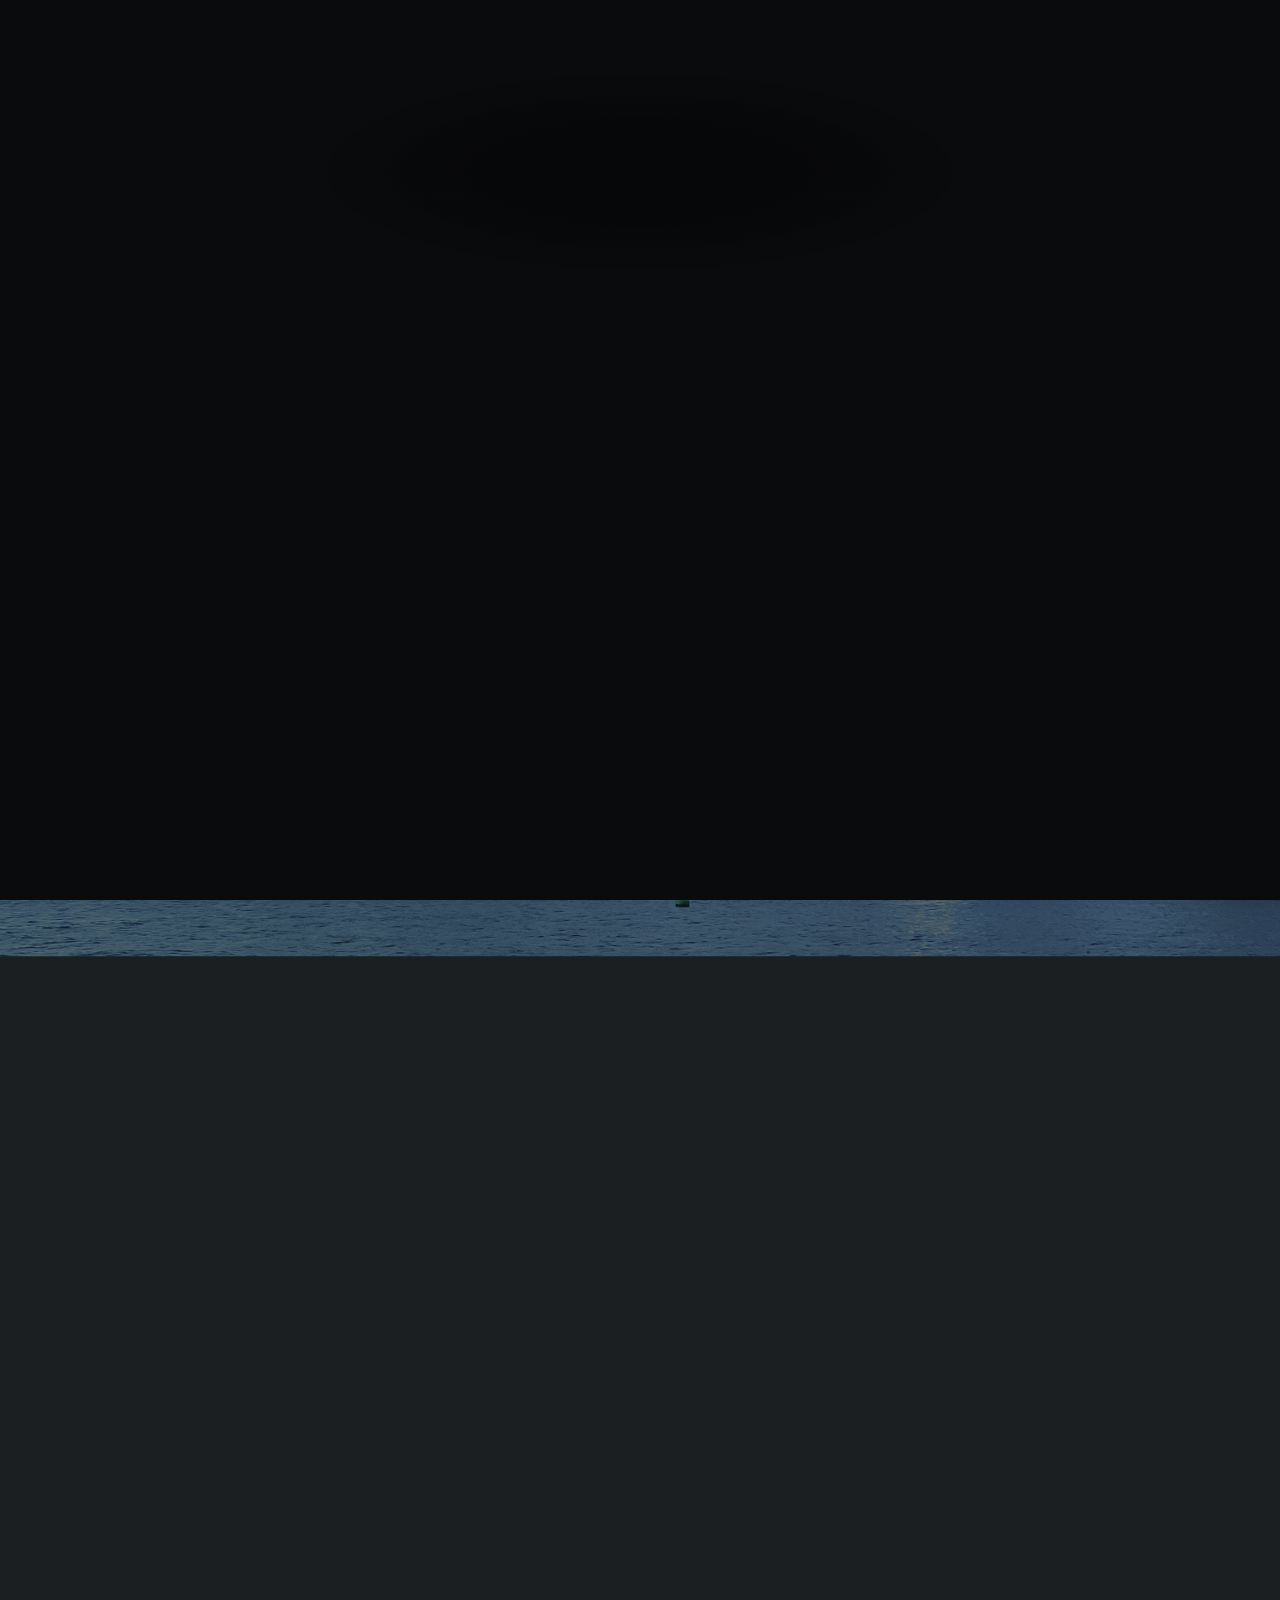
==== index.html @ 7d9248a9 "Add files via upload" ====
<!DOCTYPE HTML>
<!--
	Dimension by HTML5 UP
	html5up.net | @ajlkn
	Free for personal and commercial use under the CCA 3.0 license (html5up.net/license)
-->
<html>
	<head>
		<title>Vedant Shah</title>
		<meta charset="utf-8" />
		<meta name="viewport" content="width=device-width, initial-scale=1, user-scalable=no" />
		<link rel="stylesheet" href="assets/css/main.css" />
		<noscript><link rel="stylesheet" href="assets/css/noscript.css" /></noscript>
	</head>
	<body class="is-preload">

		<!-- Wrapper -->
			<div id="wrapper">

				<!-- Header -->
					<header id="header">
						<div class="logo">
							<span class="icon solid fa-laptop-code"></span>
						</div>
						<div class="content">
							<div class="inner">
								<h1>Vedant's Journey</h1>
								<p> Hello (Namaste), my name is Vedant Shah. Allow me to introduce myself to you :)</p>
							</div>
						</div>
						<nav>
							<ul>
								<li><a href="#about">About Me</a></li>
								<li><a href="#research">Research </a></li>
								<li><a href="#projects">Projects</a></li>
								<li><a href="#contact">Contact</a></li>
								
							</ul>
						</nav>
					</header>

				<!-- Main -->
					<div id="main">

						<!-- Intro -->
							<article id="about">
								<h2 class="major">About Me</h2>
								<span class="image main"><img src="images/pic01.jpg" style="filter:brightness(100%)" alt="" /></span>
								<p><h2>Hi, I'm Vedant Shah</h2> 
								    I'm a budding machine learning engineer with an ardent interest in deep learning. I'm an accelerated MS student at <a href=https://cs.vt.edu/> <b>Virginia Tech</b> </a> in the senior year of my Bachelors in Computer Science.
								</p>
								<p>
									Currently, I work with my research advisor <a href=https://isminoula.github.io/><b> Dr. Ismini Lourentzou</b></a> in the PLAN lab @ VT. My research interests lie in computer vision, in the areas of object detection; object recognition; pose estimation, 
									dataset quality, and dataset generation.
									I'll be completing my undergrad in May 2023 and continue onto my MS thesis thereafter. You can learn more about me through my <a href=#research><strong>publications and research work</strong></a>
									as well as my selected <a href=#projects><strong>personal projects</strong></a>.
								</p>
								<p>
									When I'm off research, I like going for a swim, working out, hiking, cycling, playing badminton, and making new friends. 
                                    The four most important values to me are accountability, commitment, compassion, and integrity.
								</p>
							</article>

						<!-- Research -->
							<article id="research">
								<h2 class="major">Research</h2>
								<h3>Publication:</h3>
								<span class="image main"><img src="images/pic03.jpg" style="filter:brightness(110%)" alt="" /></span>
								<p>
									<h3>
											[Data] Quality Lies In The Eyes Of The Beholder			
									</h3>
								Xavier Plemming, <strong>Vedant Shah</strong>, Ismini Lourentzou
								<br>
								Keywords: Datasets, Data Quality, Data Utility, Incomplete Data, User Survey, Data Analytics.
								<br>
								<span class="icon solid fa-bahai"> </span>
								<a href=https://dl.acm.org/doi/proceedings/10.1145/3529190> <b> ACM PETRA 2022</b> </a> Association for Computing Machinery Pervasive Technologies Related to Assistive Environments |
								<br>
								<div style="width:550px;height:200px;line-height:1.5em;position:relative;right:5px;overflow:auto;padding:5px;">
									Abstract: As large-scale machine learning models become more prevalent
									in assistive and pervasive technologies, the research community
									has started examining limitations and challenges that arise from
									training data, e.g., fairness, bias, and interpretability issues. To
									this end, data-centric approaches are increasingly prevailing over
									time, showing that high-quality data is a critical component in
									many applications. Several studies explore methods to define and
									improve data quality, however, no uniform definition exists. In
									this work, we present an empirical analysis of the multifaceted
									problem of evaluating data quality. Our work aims at identifying
									data quality challenges that are most commonly observed by data
									users and practitioners. Inspired by the need for generally applicable
									methods, we select a representative set of quality indicators, that
									covers a broad spectrum of issues, and investigate the utility of these
									indicators on a broad range of datasets through inter-annotator
									agreement analysis. Our work provides insights and presents open
									challenges in designing improved data life cycles.
								</div>
								<a href=https://dl.acm.org/doi/pdf/10.1145/3529190.3529222><span class="icon solid fa-file-pdf"> </span><strong>Paper</strong></a>
								&nbsp;
								<a href=https://doi.org/10.1145/3529190.3529222><span class="icon solid fa-search"> </span><strong>DOI</strong></a>
								</p>
								<p>
									<h3>
										Poster Presentation:				
									</h3>
									<span class="image main"><img src="images/pic04.jpg" style="filter:brightness(100%)"alt="" /></span>
									<strong> Vedant Shah</strong>, Julia WakeField, Anne Staples
									<br>
									<span class="icon solid fa-bahai"> </span>
									<a href=https://www.research.undergraduate.vt.edu/summer-research-vt/student-support/summer-research-sym.html><b> Virginia Tech Summer Research Symposium 2022 </b></a>
									<div style="width:550px;height:200px;line-height:1.5em;position:relative;right:5px;overflow:auto;padding:5px;">
										Abstract: A mechanical insect wing station has been constructed to understand the underlying fluid dynamic principles which guide the circulation of hemolymph in an insect wing. 
										The frequency at which the wing flaps depends on the voltage fed to the motor and on the inertial properties of the wing. Using machine learning (ML) to perform regression, 
										estimating the values of dependent variables based on independent variables, is a well-studied task both in academia and industry. While many generic regression models are available,
										we wanted to be able to calibrate the apparatus for new wings using only sparse data. A custom regression model was built using Tensorflow with the adaptive moment estimation algorithm 
										(Adam) as the optimization function and Huber as the loss function to learn the relationship between the voltage and frequency of specific insect wing models fabricated with stereolithography 
										resin printers. Datasets were prepared by manually tracking the flapping wing in video data in order to find the flapping frequency in Hertz and the voltage from the power source in Volts at 
										that frequency. The mean absolute percentage error is used to measure the accuracy of the prediction. The model predicts voltage based on input frequency with a 94% success rate. Automating 
										this manual task with an ML model improves the accuracy of values. This is essential to improve data accuracy in the insect wing hemodynamics experiments which has a broader application to 
										downstream tasks such as developing systems for drug delivery and other applications in human health.
									</div>
									<a href=https://drive.google.com/file/d/1Y6FPl0awdmT3tv6JXpTPmmz77JgBvgvp/view?usp=sharing><span class="icon solid fa-file-pdf"> </span><strong>High-Res Poster Pdf</strong></a>
									&nbsp;
									<a href=https://drive.google.com/file/d/1TeWqqgja_3F5vUgEf8ou9dlbHF9mF3Cn/view?usp=sharing><span class="icon solid fa-book"></span> <strong>Abstract [pg 203]</strong></a>
									&nbsp;
									<a href=https://github.com/sVedantWork/FINLAB-ML-BioMed-Research/blob/main/GrassHoper_Wing_Model.ipynb><span class="icon brands fa-github"></span> <strong> Code</strong></a>

									<span class="image main"><img src="images/pic05.jpg" style="filter:brightness(110%)" alt="" /></span>
									Adaliah Duyna, Cayla Catz, Jessica Prisbe, <strong>Vedant Shah</strong>, Shuyu Zhang, Anne Staples
									<br>
									<span class="icon solid fa-bahai"> </span>
									<a href=https://www.research.undergraduate.vt.edu/summer-research-vt/student-support/summer-research-sym.html><b> Virginia Tech Summer Research Symposium 2022 </b></a>
									<div style="width:550px;height:200px;line-height:1.5em;position:relative;right:5px;overflow:auto;padding:5px;">
										Abstract: Over 500 million people are affected by diabetes worldwide. For insulin-dependent patients, treatments include bulky and inconvenient battery-powered insulin pumps and painful syringe injections. 
										The InsulPatch is an alternative, smaller-scale insulin delivery pump currently under development. It provides an inexpensive way to administer insulin easily, painlessly, and without a power source,
										making insulin delivery more convenient for Type 1 diabetics. Inspired by the insect respiratory system, the InsulPatch features a multilayer microfluidic pump system. It uses the wearer’s radial pulse to 
										pump insulin transdermally via a microneedle array. Photolithography and stereolithography (SLA) 3D printing microfabrication techniques were used to create device design molds. The molds were then used 
										to create the InsulPatch device layers by pouring liquid polydimethylsiloxane (PDMS) into the molds and baking to cure the PDMS. The devices contain three layers: a top layer consisting of actuation channels,
										a thin middle membrane, and a bottom layer containing the flow channels. Flow rate data was collected at different actuation pressures and frequencies for different flow and actuation channel geometric design 
										parameters. The devices were actuated using pressurized air signals representing different blood pressures and heart rates. The flow rate data was collected and analyzed using Graphpad Prism. This data was then
										used to create a sequential regression machine learning model with 80% prediction accuracy, enabling the solution of the inverse problem of producing device designs for specific patients. After successful clinical 
										trials, the InsulPatch will allow for accessible, painless, and convenient insulin delivery.
									</div>
									<a href=https://drive.google.com/file/d/1FvoaUCUgjZ7Mq3i3mdWjM5YGdXDSCOkw/view?usp=sharing><span class="icon solid fa-file-pdf"> </span><strong>High-Res Poster Pdf</strong></a>
									&nbsp;
									<a href=https://drive.google.com/file/d/1TeWqqgja_3F5vUgEf8ou9dlbHF9mF3Cn/view?usp=sharing><span class="icon solid fa-book"></span> <strong> Abstract [pg 123]</strong></a>
									&nbsp;
									<a href=https://github.com/sVedantWork/FINLAB-ML-BioMed-Research/blob/main/InsulPatch_ML_model.ipynb><span class="icon brands fa-github"></span> <strong> Code</strong></a>
			
								</p>	
							</article>

						<!-- Projects -->
							<article id="projects">
								<h2 class="major">Projects</h2>
								<h2>
									Gesture Control
								</h2>
									<br>
								<div style="display:inline-block"> 
										<h4><li>
											Volume Control
										</li></h4>
									<span class="image main"><img src="images/vid1.gif" width="450" height="300" style="filter:brightness(110%)" alt="" /></span>
									<p>
									Brief : A gesture control mechanism which makes use of a camera to capture the finger movements of a hand and alter the sound of the host system. This version
									is designed for desktop use.
									<br>
									<a href=https://github.com/sVedantWork/ComputerVisionBasics/blob/main/VolumeHandControl.py><span class="icon brands fa-github"></span> <strong> Code</strong></a>
									&nbsp;
									<a href=https://github.com/sVedantWork/ComputerVisionBasics/blob/main/README.md><span class="icon solid fa-paperclip"></span> <strong> Read Me</strong></a>
									</p>
								</div>
								<div style="display:inline-block"> 
									<h4>
										<li>
											Virtual Mouse Control
										</li>
									</h4>
									<span class="image main"><img src="images/vid2.gif" width="450" height="300" style="filter:brightness(110%)" alt="" /></span>
									<p>
									Brief : A gesture control mechanism which makes use of a camera to capture the finger movements of a hand and move the mouse pointer on the desktop.
									Further, this model also supports single and double clicks with certain finger movements. This version is designed for desktop use.
									<br>
									<a href=https://github.com/sVedantWork/ComputerVisionBasics/blob/main/AI_Virtual_Mouse.py><span class="icon brands fa-github"></span> <strong> Code</strong></a>
									&nbsp;
									<a href=https://github.com/sVedantWork/ComputerVisionBasics/blob/main/README.md><span class="icon solid fa-paperclip"></span> <strong> Read Me</strong></a>
									</p>
								</div>
								<div style="display:inline-block"> 	
									<h4>
										<li>
											Virtual Keyboard
										</li>
									</h4>
									<span class="image main"><img src="images/vid3.gif" width="450" height="300" style="filter:brightness(110%)" alt="" /></span>
									<p>
									Brief : A gesture control mechanism which makes use of a camera to capture the finger movements of a hand and type the letters as selected on the desktop screen.
									This version is designed for desktop use and is able to write text on popular apps such as notepad++, Word, etc.
									<br>
									<a href=https://github.com/sVedantWork/ComputerVisionBasics/blob/main/AI_KeyBoard.py><span class="icon brands fa-github"></span> <strong> Code</strong></a>
									&nbsp;
									<a href=https://github.com/sVedantWork/ComputerVisionBasics/blob/main/README.md><span class="icon solid fa-paperclip"></span> <strong> Read Me</strong></a>
									</p>
								</div>
								<div style="display:inline-block"> 	
									<h4>
										<li>
											Virtual Painter
										</li>
									</h4>
									<span class="image main"><img src="images/vid4.gif" width="450" height="300" style="filter:brightness(110%)" alt="" /></span>
									<p>
									Brief : A gesture control mechanism which makes use of a camera to capture the finger movements of a hand and paint on the desktop screen
									within the reference box. Currently it supports four different colors and the eraser option.
									This version is designed for desktop use.
									<br>
									<a href=https://github.com/sVedantWork/ComputerVisionBasics/blob/main/AI_Painter.py><span class="icon brands fa-github"></span> <strong> Code</strong></a>
									&nbsp;
									<a href=https://github.com/sVedantWork/ComputerVisionBasics/blob/main/README.md><span class="icon solid fa-paperclip"></span> <strong> Read Me</strong></a>
									</p>
								</div>

								<div style="display:inline-block"> 
									<h2>
										GAN & AutoEncoders
									</h2>
										<br>
										<h4><li>
											Variational AutoEncoder for Image Generation
										</li></h4>
									<figure>	
									<span class="image main"><img src="images/pic06.jpg" width="400" height="410" style="filter:brightness(100%)" alt="" /></span>
									<figcaption style="font-weight:200;">Img Title: Latent Space Distribution of the Variational AutoEncoder (VAE)</figcaption>
									</figure>
									<br>
									<p>
									Brief : I've created this VAE from scratch using Tensorflow and Keras functional API for the task of dataset generation. This model
									is trained on the <a href="https://www.kaggle.com/datasets/zalando-research/fashionmnist"><em>fashion mnist dataset</em></a>. The figure above shows the latent space distribution of the model
									and the one below shows the results produced by my VAE.
									<br>
									<span class="image main"><img src="images/pic07.jpg" width="400" height="200" style="filter:brightness(100%)" alt="" /></span>
									<a href=https://github.com/sVedantWork/ImageGeneration/blob/main/VAE.ipynb><span class="icon brands fa-github"></span> <strong> Code</strong></a>
									&nbsp;
									<a href=https://github.com/sVedantWork/ImageGeneration/blob/main/README.md><span class="icon solid fa-paperclip"></span> <strong> Read Me</strong></a>
									</p>
								</div>
								<div style="display:inline-block"> 	
									<h4><li>
										Variational AutoEncoder for Sound Generation
									</li></h4>
									<div>
										<strong>Original Sound</strong><br>
										<audio controls>
											<source src="sounds/og01.mp3" type="audio/mpeg">
										</audio>
										<br>
										<strong>Generated Sound</strong><br>
										<audio controls>
											<source src="sounds/gen01.mp3" type="audio/mpeg">
										</audio>
									</div><br>
									<p>
									Brief : I've created this VAE from scratch using Tensorflow and Keras functional API for the task of sound generation. This model
									is trained on the <a href="https://www.kaggle.com/datasets/joserzapata/free-spoken-digit-dataset-fsdd"><em>free spoken digits dataset</em></a>. The embedded audio above
									represents the orignal audio used for training the model and the audio generated by the model based on sampled mel spectograms.							    <br>
									<a href=https://github.com/sVedantWork/Sound-Generation><span class="icon brands fa-github"></span> <strong> Code</strong></a>
									&nbsp;
									<a href=https://github.com/sVedantWork/Sound-Generation/blob/main/README.md><span class="icon solid fa-paperclip"></span> <strong> Read Me</strong></a>
									</p>
								</div>
								<div style="display:inline-block"> 	
										<h4><li>
										Generative Adversarial Network for Image Generation (On-Going)
									</li></h4>
									<figure>
									<span class="image main"><img src="images/pic08.jpg" width="450" height="250" style="filter:brightness(100%)" alt="" /></span>
									<figcaption style="font-weight:200;">Img Title: Results produced by the GAN</figcaption>
									</figure><br>
									<p>
										Brief : Currently, I'm working on applying my knowledge of GANs by building a simple GAN, from scratch, for the purpose of dataset generation. 
										I'm using Tensorflow and Keras Sequential API to build this GAN. 
										The image above indicates the results I've been able to obtain so far. 
										This GAN is being trained on the <a href="https://www.kaggle.com/datasets/zalando-research/fashionmnist"><em>fashion mnist dataset</em></a>. 
										I was able to handle the mode collapse issue with better training and currently I'm working on improvising the quality of the generated images. 
									
									</main>
									<br>
									<a href=https://github.com/sVedantWork/ImageGeneration/blob/main/Generative_Adversarial_Networks.ipynb><span class="icon brands fa-github"></span> <strong> Code</strong></a>
									&nbsp;
									<a href=https://github.com/sVedantWork/ImageGeneration/blob/main/README.md><span class="icon solid fa-paperclip"></span> <strong> Read Me</strong></a>
									</p>
								</div>	
							</article>

						<!-- Contact -->
							<article id="contact">
								<h2 class="major">Contact</h2>
								<div style="display:inline-block; vertical-align:top">
									<img src="images/pic02.jpg" width="270" height="520" alt="" />
								</div>
								&nbsp;&nbsp;&nbsp;&nbsp;&nbsp;&nbsp;&nbsp;&nbsp;&nbsp;&nbsp;&nbsp;
								&nbsp;&nbsp;&nbsp;&nbsp;&nbsp;&nbsp;&nbsp;&nbsp;
								<div style="display:inline-block;vertical-align:bottom;text-align:justify;font-size:x-large">
									<ul class="icons">
										<br><br>
										<li><a href="https://www.linkedin.com/in/vedant-s-64b114191/" class="icon brands fa-linkedin "><span class="label">LinkedIn</span></a></li>
										<strong>LinkedIn</strong>
										<br>
										<br>
										<br>
										<li><a href="https://github.com/sVedantWork?tab=repositories" class="icon brands fa-github"><span class="label">GitHub</span></a></li>
										<strong>GitHub</strong>
										<br>
										<br>		
										<br>							
										<li><a href="mailto:vedant02@vt.edu" class="icon solid fa-envelope "><span class="label">Email</span></a></li>
										<strong>Email</strong>
										<br>
										<br>
										<br>
										<li><a href="https://drive.google.com/file/d/1o0VvfSLv7FwEw5EcsSsAFCKs-Sd2j6kv/view?usp=sharing" class="icon solid fa-file"><span class="label">Resume</span></a></li>
										<strong>Resume</strong>
									</ul>
								</div>	
							</article>
					</div>

				<!-- Footer -->
					<footer id="footer">
						<p class="copyright">&copy; 2022 by Vedant Shah designed with: <a href="https://html5up.net">HTML5 UP</a>.</p>
					</footer>

			</div>

		<!-- BG -->
			<div id="bg"></div>

		<!-- Scripts -->
			<script src="assets/js/jquery.min.js"></script>
			<script src="assets/js/browser.min.js"></script>
			<script src="assets/js/breakpoints.min.js"></script>
			<script src="assets/js/util.js"></script>
			<script src="assets/js/main.js"></script>

	</body>
</html>
---- assets/css/main.css ----
@import url(fontawesome-all.min.css);
@import url("https://fonts.googleapis.com/css?family=Source+Sans+Pro:300italic,600italic,300,600");

/*
	Dimension by HTML5 UP
	html5up.net | @ajlkn
	Free for personal and commercial use under the CCA 3.0 license (html5up.net/license)
*/

html, body, div, span, applet, object,
iframe, h1, h2, h3, h4, h5, h6, p, blockquote,
pre, a, abbr, acronym, address, big, cite,
code, del, dfn, em, img, ins, kbd, q, s, samp,
small, strike, strong, sub, sup, tt, var, b,
u, i, center, dl, dt, dd, ol, ul, li, fieldset,
form, label, legend, table, caption, tbody,
tfoot, thead, tr, th, td, article, aside,
canvas, details, embed, figure, figcaption,
footer, header, hgroup, menu, nav, output, ruby,
section, summary, time, mark, audio, video {
	margin: 0;
	padding: 0;
	border: 0;
	font-size: 100%;
	font: inherit;
	vertical-align: baseline;}

article, aside, details, figcaption, figure,
footer, header, hgroup, menu, nav, section {
	display: block;}

body {
	line-height: 1;
}

ol, ul {
	list-style: none;
}

blockquote, q {
	quotes: none;
}

	blockquote:before, blockquote:after, q:before, q:after {
		content: '';
		content: none;
	}

table {
	border-collapse: collapse;
	border-spacing: 0;
}

body {
	-webkit-text-size-adjust: none;
}

mark {
	background-color: transparent;
	color: inherit;
}

input::-moz-focus-inner {
	border: 0;
	padding: 0;
}

input, select, textarea {
	-moz-appearance: none;
	-webkit-appearance: none;
	-ms-appearance: none;
	appearance: none;
}

/* Basic */

	@-ms-viewport {
		width: device-width;
	}

	@media screen and (max-width: 480px) {

		html, body {
			min-width: 320px;
		}

	}

	html {
		box-sizing: border-box;
	}

	*, *:before, *:after {
		box-sizing: inherit;
	}

	body {
		background: #1b1f22;
	}

		body.is-preload *, body.is-preload *:before, body.is-preload *:after {
			-moz-animation: none !important;
			-webkit-animation: none !important;
			-ms-animation: none !important;
			animation: none !important;
			-moz-transition: none !important;
			-webkit-transition: none !important;
			-ms-transition: none !important;
			transition: none !important;
		}

/* Type */

	html {
		font-size: 16pt;
	}

		@media screen and (max-width: 1680px) {

			html {
				font-size: 12pt;
			}

		}

		@media screen and (max-width: 736px) {

			html {
				font-size: 11pt;
			}

		}

		@media screen and (max-width: 360px) {

			html {
				font-size: 10pt;
			}

		}

	body, input, select, textarea {
		color: #ffffff;
		font-family: "Source Sans Pro", sans-serif;
		font-weight: 300;
		font-size: 1rem;
		line-height: 1.65;
	}

	a {
		-moz-transition: color 0.2s ease-in-out, background-color 0.2s ease-in-out, border-bottom-color 0.2s ease-in-out;
		-webkit-transition: color 0.2s ease-in-out, background-color 0.2s ease-in-out, border-bottom-color 0.2s ease-in-out;
		-ms-transition: color 0.2s ease-in-out, background-color 0.2s ease-in-out, border-bottom-color 0.2s ease-in-out;
		transition: color 0.2s ease-in-out, background-color 0.2s ease-in-out, border-bottom-color 0.2s ease-in-out;
		border-bottom: dotted 1px rgba(255, 255, 255, 0.5);
		text-decoration: none;
		color: inherit;
	}

		a:hover {
			border-bottom-color: transparent;
		}

	strong, b {
		color: #ffffff;
		font-weight: 600;
	}

	em, i {
		font-style: italic;
	}

	p {
		margin: 0 0 2rem 0;
	}

	h1, h2, h3, h4, h5, h6 {
		color: #ffffff;
		font-weight: 600;
		line-height: 1.5;
		margin: 0 0 1rem 0;
		text-transform: uppercase;
		letter-spacing: 0.2rem;
	}

		h1 a, h2 a, h3 a, h4 a, h5 a, h6 a {
			color: inherit;
			text-decoration: none;
		}

		h1.major, h2.major, h3.major, h4.major, h5.major, h6.major {
			border-bottom: solid 1px #ffffff;
			width: -moz-max-content;
			width: -webkit-max-content;
			width: -ms-max-content;
			width: max-content;
			padding-bottom: 0.5rem;
			margin: 0 0 2rem 0;
		}

	h1 {
		font-size: 2.25rem;
		line-height: 1.3;
		letter-spacing: 0.5rem;
	}

	h2 {
		font-size: 1.5rem;
		line-height: 1.4;
		letter-spacing: 0.5rem;
	}

	h3 {
		font-size: 1rem;
	}

	h4 {
		font-size: 0.8rem;
	}

	h5 {
		font-size: 0.7rem;
	}

	h6 {
		font-size: 0.6rem;
	}

	@media screen and (max-width: 736px) {

		h1 {
			font-size: 1.75rem;
			line-height: 1.4;
		}

		h2 {
			font-size: 1.25em;
			line-height: 1.5;
		}

	}

	sub {
		font-size: 0.8rem;
		position: relative;
		top: 0.5rem;
	}

	sup {
		font-size: 0.8rem;
		position: relative;
		top: -0.5rem;
	}

	blockquote {
		border-left: solid 4px #ffffff;
		font-style: italic;
		margin: 0 0 2rem 0;
		padding: 0.5rem 0 0.5rem 2rem;
	}

	code {
		background: rgba(255, 255, 255, 0.075);
		border-radius: 4px;
		font-family: "Courier New", monospace;
		font-size: 0.9rem;
		margin: 0 0.25rem;
		padding: 0.25rem 0.65rem;
	}

	pre {
		-webkit-overflow-scrolling: touch;
		font-family: "Courier New", monospace;
		font-size: 0.9rem;
		margin: 0 0 2rem 0;
	}

		pre code {
			display: block;
			line-height: 1.75;
			padding: 1rem 1.5rem;
			overflow-x: auto;
		}

	hr {
		border: 0;
		border-bottom: solid 1px #ffffff;
		margin: 2.75rem 0;
	}

	.align-left {
		text-align: left;
	}

	.align-center {
		text-align: center;
	}

	.align-right {
		text-align: right;
	}

/* Form */

	form {
		margin: 0 0 2rem 0;
	}

		form > :last-child {
			margin-bottom: 0;
		}

		form > .fields {
			display: -moz-flex;
			display: -webkit-flex;
			display: -ms-flex;
			display: flex;
			-moz-flex-wrap: wrap;
			-webkit-flex-wrap: wrap;
			-ms-flex-wrap: wrap;
			flex-wrap: wrap;
			width: calc(100% + 3rem);
			margin: -1.5rem 0 2rem -1.5rem;
		}

			form > .fields > .field {
				-moz-flex-grow: 0;
				-webkit-flex-grow: 0;
				-ms-flex-grow: 0;
				flex-grow: 0;
				-moz-flex-shrink: 0;
				-webkit-flex-shrink: 0;
				-ms-flex-shrink: 0;
				flex-shrink: 0;
				padding: 1.5rem 0 0 1.5rem;
				width: calc(100% - 1.5rem);
			}

				form > .fields > .field.half {
					width: calc(50% - 0.75rem);
				}

				form > .fields > .field.third {
					width: calc(100%/3 - 0.5rem);
				}

				form > .fields > .field.quarter {
					width: calc(25% - 0.375rem);
				}

		@media screen and (max-width: 480px) {

			form > .fields {
				width: calc(100% + 3rem);
				margin: -1.5rem 0 2rem -1.5rem;
			}

				form > .fields > .field {
					padding: 1.5rem 0 0 1.5rem;
					width: calc(100% - 1.5rem);
				}

					form > .fields > .field.half {
						width: calc(100% - 1.5rem);
					}

					form > .fields > .field.third {
						width: calc(100% - 1.5rem);
					}

					form > .fields > .field.quarter {
						width: calc(100% - 1.5rem);
					}

		}

	label {
		color: #ffffff;
		display: block;
		font-size: 0.6rem;
		font-weight: 500;
		letter-spacing: 0.2rem;
		line-height: 1.5;
		margin: 0 0 1rem 0;
		text-transform: uppercase;
	}

	input[type="text"],
	input[type="password"],
	input[type="email"],
	input[type="tel"],
	select,
	textarea {
		-moz-appearance: none;
		-webkit-appearance: none;
		-ms-appearance: none;
		appearance: none;
		-moz-transition: border-color 0.2s ease-in-out, box-shadow 0.2s ease-in-out, background-color 0.2s ease-in-out;
		-webkit-transition: border-color 0.2s ease-in-out, box-shadow 0.2s ease-in-out, background-color 0.2s ease-in-out;
		-ms-transition: border-color 0.2s ease-in-out, box-shadow 0.2s ease-in-out, background-color 0.2s ease-in-out;
		transition: border-color 0.2s ease-in-out, box-shadow 0.2s ease-in-out, background-color 0.2s ease-in-out;
		background-color: transparent;
		border-radius: 4px;
		border: solid 1px #ffffff;
		color: inherit;
		display: block;
		outline: 0;
		padding: 0 1rem;
		text-decoration: none;
		width: 100%;
	}

		input[type="text"]:invalid,
		input[type="password"]:invalid,
		input[type="email"]:invalid,
		input[type="tel"]:invalid,
		select:invalid,
		textarea:invalid {
			box-shadow: none;
		}

		input[type="text"]:focus,
		input[type="password"]:focus,
		input[type="email"]:focus,
		input[type="tel"]:focus,
		select:focus,
		textarea:focus {
			background: rgba(255, 255, 255, 0.075);
			border-color: #ffffff;
			box-shadow: 0 0 0 1px #ffffff;
		}

	select {
		background-image: url("data:image/svg+xml;charset=utf8,%3Csvg xmlns='http://www.w3.org/2000/svg' width='40' height='40' preserveAspectRatio='none' viewBox='0 0 40 40'%3E%3Cpath d='M9.4,12.3l10.4,10.4l10.4-10.4c0.2-0.2,0.5-0.4,0.9-0.4c0.3,0,0.6,0.1,0.9,0.4l3.3,3.3c0.2,0.2,0.4,0.5,0.4,0.9 c0,0.4-0.1,0.6-0.4,0.9L20.7,31.9c-0.2,0.2-0.5,0.4-0.9,0.4c-0.3,0-0.6-0.1-0.9-0.4L4.3,17.3c-0.2-0.2-0.4-0.5-0.4-0.9 c0-0.4,0.1-0.6,0.4-0.9l3.3-3.3c0.2-0.2,0.5-0.4,0.9-0.4S9.1,12.1,9.4,12.3z' fill='%23ffffff' /%3E%3C/svg%3E");
		background-size: 1.25rem;
		background-repeat: no-repeat;
		background-position: calc(100% - 1rem) center;
		height: 2.75rem;
		padding-right: 2.75rem;
		text-overflow: ellipsis;
	}

		select option {
			color: #ffffff;
			background: #1b1f22;
		}

		select:focus::-ms-value {
			background-color: transparent;
		}

		select::-ms-expand {
			display: none;
		}

	input[type="text"],
	input[type="password"],
	input[type="email"],
	select {
		height: 2.75rem;
	}

	textarea {
		padding: 0.75rem 1rem;
	}

	input[type="checkbox"],
	input[type="radio"] {
		-moz-appearance: none;
		-webkit-appearance: none;
		-ms-appearance: none;
		appearance: none;
		display: block;
		float: left;
		margin-right: -2rem;
		opacity: 0;
		width: 1rem;
		z-index: -1;
	}

		input[type="checkbox"] + label,
		input[type="radio"] + label {
			text-decoration: none;
			-moz-user-select: none;
			-webkit-user-select: none;
			-ms-user-select: none;
			user-select: none;
			color: #ffffff;
			cursor: pointer;
			display: inline-block;
			font-size: 0.8rem;
			font-weight: 300;
			margin: 0 0 0.5rem 0;
			padding-left: 2.65rem;
			padding-right: 0.75rem;
			position: relative;
		}

			input[type="checkbox"] + label:before,
			input[type="radio"] + label:before {
				-moz-osx-font-smoothing: grayscale;
				-webkit-font-smoothing: antialiased;
				display: inline-block;
				font-style: normal;
				font-variant: normal;
				text-rendering: auto;
				line-height: 1;
				text-transform: none !important;
				font-family: 'Font Awesome 5 Free';
				font-weight: 900;
			}

			input[type="checkbox"] + label:before,
			input[type="radio"] + label:before {
				-moz-transition: border-color 0.2s ease-in-out, box-shadow 0.2s ease-in-out, background-color 0.2s ease-in-out;
				-webkit-transition: border-color 0.2s ease-in-out, box-shadow 0.2s ease-in-out, background-color 0.2s ease-in-out;
				-ms-transition: border-color 0.2s ease-in-out, box-shadow 0.2s ease-in-out, background-color 0.2s ease-in-out;
				transition: border-color 0.2s ease-in-out, box-shadow 0.2s ease-in-out, background-color 0.2s ease-in-out;
				border-radius: 4px;
				border: solid 1px #ffffff;
				content: '';
				display: inline-block;
				height: 1.65rem;
				left: 0;
				line-height: 1.65rem;
				position: absolute;
				text-align: center;
				top: -0.15rem;
				width: 1.65rem;
			}

		input[type="checkbox"]:checked + label:before,
		input[type="radio"]:checked + label:before {
			background: #ffffff !important;
			border-color: #ffffff !important;
			color: #1b1f22;
			content: '\f00c';
		}

		input[type="checkbox"]:focus + label:before,
		input[type="radio"]:focus + label:before {
			background: rgba(255, 255, 255, 0.075);
			border-color: #ffffff;
			box-shadow: 0 0 0 1px #ffffff;
		}

	input[type="checkbox"] + label:before {
		border-radius: 4px;
	}

	input[type="radio"] + label:before {
		border-radius: 100%;
	}

	::-webkit-input-placeholder {
		color: rgba(255, 255, 255, 0.5) !important;
		opacity: 1.0;
	}

	:-moz-placeholder {
		color: rgba(255, 255, 255, 0.5) !important;
		opacity: 1.0;
	}

	::-moz-placeholder {
		color: rgba(255, 255, 255, 0.5) !important;
		opacity: 1.0;
	}

	:-ms-input-placeholder {
		color: rgba(255, 255, 255, 0.5) !important;
		opacity: 1.0;
	}

	.formerize-placeholder {
		color: rgba(255, 255, 255, 0.5) !important;
		opacity: 1.0;
	}

/* Box */

	.box {
		border-radius: 4px;
		border: solid 1px #ffffff;
		margin-bottom: 2rem;
		padding: 1.5em;
	}

		.box > :last-child,
		.box > :last-child > :last-child,
		.box > :last-child > :last-child > :last-child {
			margin-bottom: 0;
		}

		.box.alt {
			border: 0;
			border-radius: 0;
			padding: 0;
		}

/* Icon */

	.icon {
		text-decoration: none;
		border-bottom: none;
		position: relative;
	}

		.icon:before {
			-moz-osx-font-smoothing: grayscale;
			-webkit-font-smoothing: antialiased;
			display: inline-block;
			font-style: normal;
			font-variant: normal;
			text-rendering: auto;
			line-height: 1;
			text-transform: none !important;
			font-family: 'Font Awesome 5 Free';
			font-weight: 400;
		}

		.icon > .label {
			display: none;
		}

		.icon:before {
			line-height: inherit;
		}

		.icon.solid:before {
			font-weight: 900;
		}

		.icon.brands:before {
			font-family: 'Font Awesome 5 Brands';
			
		}

/* Image */

	.image {
		border-radius: 4px;
		border: 0;
		display: inline-block;
		position: relative;
	}

		.image:before {
			pointer-events: none;
			background-image: url("../../images/overlay.png");
			background-color: rgba(19, 21, 25, 0.5);
			border-radius: 4px;
			content: '';
			display: block;
			height: 100%;
			left: 0;
			opacity: 0.5;
			position: absolute;
			top: 0;
			width: 100%;
		}

		.image img {
			border-radius: 4px;
			display: block;
		}

		.image brightness {
			border-radius: 6px;
			filter: brightness(1.9);
			filter: contrast(200%);
		}

		.image.left, .image.right {
			max-width: 40%;
		}

			.image.left img, .image.right img {
				width: 100%;
			}

		.image.left {
			float: left;
			padding: 0 1.5em 1em 0;
			top: 0.25em;
		}

		.image.right {
			float: right;
			padding: 0 0 1em 1.5em;
			top: 0.25em;
		}

		.image.fit {
			display: block;
			margin: 0 0 2rem 0;
			width: 100%;
		}

			.image.fit img {
				width: 100%;
			}

		.image.main {
			display: block;
			margin: 2.5rem 0;
			width: 100%;
		}

			.image.main img {
				width: 100%;
			}

		@media screen and (max-width: 736px) {

			.image.main {
				margin: 2rem 0;
			}

		}

		@media screen and (max-width: 480px) {

			.image.main {
				margin: 1.5rem 0;
			}

		}

/* List */

	ol {
		list-style: decimal;
		margin: 0 0 2rem 0;
		padding-left: 1.25em;
	}

		ol li {
			padding-left: 0.25em;
		}

	ul {
		list-style: disc;
		margin: 0 0 2rem 0;
		padding-left: 1em;
	}

		ul li {
			padding-left: 0.5em;
		}

		ul.alt {
			list-style: none;
			padding-left: 0;
		}

			ul.alt li {
				border-top: solid 1px #ffffff;
				padding: 0.5em 0;
			}

				ul.alt li:first-child {
					border-top: 0;
					padding-top: 0;
				}

	dl {
		margin: 0 0 2rem 0;
	}

		dl dt {
			display: block;
			font-weight: 600;
			margin: 0 0 1rem 0;
		}

		dl dd {
			margin-left: 2rem;
		}

/* Actions */

	ul.actions {
		display: -moz-flex;
		display: -webkit-flex;
		display: -ms-flex;
		display: flex;
		cursor: default;
		list-style: none;
		margin-left: -1rem;
		padding-left: 0;
	}

		ul.actions li {
			padding: 0 0 0 1rem;
			vertical-align: middle;
		}

		ul.actions.special {
			-moz-justify-content: center;
			-webkit-justify-content: center;
			-ms-justify-content: center;
			justify-content: center;
			width: 100%;
			margin-left: 0;
		}

			ul.actions.special li:first-child {
				padding-left: 0;
			}

		ul.actions.stacked {
			-moz-flex-direction: column;
			-webkit-flex-direction: column;
			-ms-flex-direction: column;
			flex-direction: column;
			margin-left: 0;
		}

			ul.actions.stacked li {
				padding: 1.3rem 0 0 0;
			}

				ul.actions.stacked li:first-child {
					padding-top: 0;
				}

		ul.actions.fit {
			width: calc(100% + 1rem);
		}

			ul.actions.fit li {
				-moz-flex-grow: 1;
				-webkit-flex-grow: 1;
				-ms-flex-grow: 1;
				flex-grow: 1;
				-moz-flex-shrink: 1;
				-webkit-flex-shrink: 1;
				-ms-flex-shrink: 1;
				flex-shrink: 1;
				width: 100%;
			}

				ul.actions.fit li > * {
					width: 100%;
				}

			ul.actions.fit.stacked {
				width: 100%;
			}

		@media screen and (max-width: 480px) {

			ul.actions:not(.fixed) {
				-moz-flex-direction: column;
				-webkit-flex-direction: column;
				-ms-flex-direction: column;
				flex-direction: column;
				margin-left: 0;
				width: 100% !important;
			}

				ul.actions:not(.fixed) li {
					-moz-flex-grow: 1;
					-webkit-flex-grow: 1;
					-ms-flex-grow: 1;
					flex-grow: 1;
					-moz-flex-shrink: 1;
					-webkit-flex-shrink: 1;
					-ms-flex-shrink: 1;
					flex-shrink: 1;
					padding: 1rem 0 0 0;
					text-align: center;
					width: 100%;
				}

					ul.actions:not(.fixed) li > * {
						width: 100%;
					}

					ul.actions:not(.fixed) li:first-child {
						padding-top: 0;
					}

					ul.actions:not(.fixed) li input[type="submit"],
					ul.actions:not(.fixed) li input[type="reset"],
					ul.actions:not(.fixed) li input[type="button"],
					ul.actions:not(.fixed) li button,
					ul.actions:not(.fixed) li .button {
						width: 100%;
					}

						ul.actions:not(.fixed) li input[type="submit"].icon:before,
						ul.actions:not(.fixed) li input[type="reset"].icon:before,
						ul.actions:not(.fixed) li input[type="button"].icon:before,
						ul.actions:not(.fixed) li button.icon:before,
						ul.actions:not(.fixed) li .button.icon:before {
							margin-left: -0.5em;
						}

		}

/* Icons */

	ul.icons {
		cursor: default;
		list-style: none;
		padding-left: 0;
	}

		ul.icons li {
			display: inline-block;
			padding: 0 0.75em 0 0;
		}

			ul.icons li:last-child {
				padding-right: 0;
			}

			ul.icons li a {
				display: inline-block;
				height: 2.7rem;
				line-height: 2.5rem;
				text-align: center;
				width: 2.7rem;
			}

				ul.icons li a:hover {
					background-color: rgba(255, 255, 255, 0.075);
				}

				ul.icons li a:active {
					background-color: rgba(255, 255, 255, 0.175);
				}

/* Table */

	.table-wrapper {
		-webkit-overflow-scrolling: touch;
		overflow-x: auto;
	}

	table {
		margin: 0 0 2rem 0;
		width: 100%;
	}

		table tbody tr {
			border: solid 1px #ffffff;
			border-left: 0;
			border-right: 0;
		}

			table tbody tr:nth-child(2n + 1) {
				background-color: rgba(255, 255, 255, 0.075);
			}

		table td {
			padding: 0.75em 0.75em;
		}

		table th {
			color: #ffffff;
			font-size: 0.9em;
			font-weight: 600;
			padding: 0 0.75em 0.75em 0.75em;
			text-align: left;
		}

		table thead {
			border-bottom: solid 2px #ffffff;
		}

		table tfoot {
			border-top: solid 2px #ffffff;
		}

		table.alt {
			border-collapse: separate;
		}

			table.alt tbody tr td {
				border: solid 1px #ffffff;
				border-left-width: 0;
				border-top-width: 0;
			}

				table.alt tbody tr td:first-child {
					border-left-width: 1px;
				}

			table.alt tbody tr:first-child td {
				border-top-width: 1px;
			}

			table.alt thead {
				border-bottom: 0;
			}

			table.alt tfoot {
				border-top: 0;
			}

/* Button */

	input[type="submit"],
	input[type="reset"],
	input[type="button"],
	button,
	.button {
		-moz-appearance: none;
		-webkit-appearance: none;
		-ms-appearance: none;
		appearance: none;
		-moz-transition: background-color 0.2s ease-in-out, color 0.2s ease-in-out;
		-webkit-transition: background-color 0.2s ease-in-out, color 0.2s ease-in-out;
		-ms-transition: background-color 0.2s ease-in-out, color 0.2s ease-in-out;
		transition: background-color 0.2s ease-in-out, color 0.2s ease-in-out;
		background-color: transparent;
		border-radius: 4px;
		border: 0;
		box-shadow: inset 0 0 0 1px #ffffff;
		color: #ffffff !important;
		cursor: pointer;
		display: inline-block;
		font-size: 0.8rem;
		font-weight: 300;
		height: 2.75rem;
		letter-spacing: 0.2rem;
		line-height: 2.75rem;
		outline: 0;
		padding: 0 1.25rem 0 1.35rem;
		text-align: center;
		text-decoration: none;
		text-transform: uppercase;
		white-space: nowrap;
	}

		input[type="submit"]:hover,
		input[type="reset"]:hover,
		input[type="button"]:hover,
		button:hover,
		.button:hover {
			background-color: rgba(255, 255, 255, 0.075);
		}

		input[type="submit"]:active,
		input[type="reset"]:active,
		input[type="button"]:active,
		button:active,
		.button:active {
			background-color: rgba(255, 255, 255, 0.175);
		}

		input[type="submit"].icon:before,
		input[type="reset"].icon:before,
		input[type="button"].icon:before,
		button.icon:before,
		.button.icon:before {
			margin-right: 0.5em;
		}

		input[type="submit"].fit,
		input[type="reset"].fit,
		input[type="button"].fit,
		button.fit,
		.button.fit {
			width: 100%;
		}

		input[type="submit"].small,
		input[type="reset"].small,
		input[type="button"].small,
		button.small,
		.button.small {
			font-size: 0.6rem;
			height: 2.0625rem;
			line-height: 2.0625rem;
		}

		input[type="submit"].primary,
		input[type="reset"].primary,
		input[type="button"].primary,
		button.primary,
		.button.primary {
			background-color: #ffffff;
			color: #1b1f22 !important;
			font-weight: 600;
		}

		input[type="submit"].disabled, input[type="submit"]:disabled,
		input[type="reset"].disabled,
		input[type="reset"]:disabled,
		input[type="button"].disabled,
		input[type="button"]:disabled,
		button.disabled,
		button:disabled,
		.button.disabled,
		.button:disabled {
			pointer-events: none;
			cursor: default;
			opacity: 0.25;
		}

	input[type="submit"],
	input[type="reset"],
	input[type="button"],
	button {
		line-height: calc(2.75rem - 2px);
	}

/* BG */

	#bg {
		-moz-transform: scale(1.0);
		-webkit-transform: scale(1.0);
		-ms-transform: scale(1.0);
		transform: scale(1.0);
		-webkit-backface-visibility: hidden;
		position: fixed;
		top: 0;
		left: 0;
		width: 100%;
		height: 100vh;
		z-index: 1;
	}

		#bg:before, #bg:after {
			content: '';
			display: block;
			position: absolute;
			top: 0;
			left: 0;
			width: 100%;
			height: 100%;
		}

		#bg:before {
			-moz-transition: background-color 2.5s ease-in-out;
			-webkit-transition: background-color 2.5s ease-in-out;
			-ms-transition: background-color 2.5s ease-in-out;
			transition: background-color 2.5s ease-in-out;
			-moz-transition-delay: 0.75s;
			-webkit-transition-delay: 0.75s;
			-ms-transition-delay: 0.75s;
			transition-delay: 0.75s;
			background-image: linear-gradient(to top, rgba(19, 21, 25, 0.5), rgba(19, 21, 25, 0.5)), url("../../images/overlay.png");
			background-size: auto,
 256px 256px;
			background-position: center,
 center;
			background-repeat: no-repeat,
 repeat;
			z-index: 2;
		}

		#bg:after {
			-moz-transform: scale(1.125);
			-webkit-transform: scale(1.125);
			-ms-transform: scale(1.125);
			transform: scale(1.125);
			-moz-transition: -moz-transform 0.325s ease-in-out, -moz-filter 0.325s ease-in-out;
			-webkit-transition: -webkit-transform 0.325s ease-in-out, -webkit-filter 0.325s ease-in-out;
			-ms-transition: -ms-transform 0.325s ease-in-out, -ms-filter 0.325s ease-in-out;
			transition: transform 0.325s ease-in-out, filter 0.325s ease-in-out;
			background-image: url("../../images/bg.jpg");
			background-position: center;
			background-size: cover;
			background-repeat: no-repeat;
			z-index: 1;
			opacity: 0.5;
		}

		body.is-article-visible #bg:after {
			-moz-transform: scale(1.0825);
			-webkit-transform: scale(1.0825);
			-ms-transform: scale(1.0825);
			transform: scale(1.0825);
			-moz-filter: blur(0.2rem);
			-webkit-filter: blur(0.2rem);
			-ms-filter: blur(0.2rem);
			filter: blur(0.2rem);
		}

		body.is-preload #bg:before {
			background-color: #000000;
		}

/* Wrapper */

	#wrapper {
		display: -moz-flex;
		display: -webkit-flex;
		display: -ms-flex;
		display: flex;
		-moz-flex-direction: column;
		-webkit-flex-direction: column;
		-ms-flex-direction: column;
		flex-direction: column;
		-moz-align-items: center;
		-webkit-align-items: center;
		-ms-align-items: center;
		align-items: center;
		-moz-justify-content: space-between;
		-webkit-justify-content: space-between;
		-ms-justify-content: space-between;
		justify-content: space-between;
		position: relative;
		min-height: 100vh;
		width: 100%;
		padding: 4rem 2rem;
		z-index: 3;
	}

		#wrapper:before {
			content: '';
			display: block;
		}

		@media screen and (max-width: 1680px) {

			#wrapper {
				padding: 3rem 2rem;
			}

		}

		@media screen and (max-width: 736px) {

			#wrapper {
				padding: 2rem 1rem;
			}

		}

		@media screen and (max-width: 480px) {

			#wrapper {
				padding: 1rem;
			}

		}

/* Header */

	#header {
		display: -moz-flex;
		display: -webkit-flex;
		display: -ms-flex;
		display: flex;
		-moz-flex-direction: column;
		-webkit-flex-direction: column;
		-ms-flex-direction: column;
		flex-direction: column;
		-moz-align-items: center;
		-webkit-align-items: center;
		-ms-align-items: center;
		align-items: center;
		-moz-transition: -moz-transform 0.325s ease-in-out, -moz-filter 0.325s ease-in-out, opacity 0.325s ease-in-out;
		-webkit-transition: -webkit-transform 0.325s ease-in-out, -webkit-filter 0.325s ease-in-out, opacity 0.325s ease-in-out;
		-ms-transition: -ms-transform 0.325s ease-in-out, -ms-filter 0.325s ease-in-out, opacity 0.325s ease-in-out;
		transition: transform 0.325s ease-in-out, filter 0.325s ease-in-out, opacity 0.325s ease-in-out;
		background-image: -moz-radial-gradient(rgba(0, 0, 0, 0.25) 25%, rgba(0, 0, 0, 0) 55%);
		background-image: -webkit-radial-gradient(rgba(0, 0, 0, 0.25) 25%, rgba(0, 0, 0, 0) 55%);
		background-image: -ms-radial-gradient(rgba(0, 0, 0, 0.25) 25%, rgba(0, 0, 0, 0) 55%);
		background-image: radial-gradient(rgba(0, 0, 0, 0.25) 25%, rgba(0, 0, 0, 0) 55%);
		max-width: 100%;
		text-align: center;
	}

		#header > * {
			-moz-transition: opacity 0.325s ease-in-out;
			-webkit-transition: opacity 0.325s ease-in-out;
			-ms-transition: opacity 0.325s ease-in-out;
			transition: opacity 0.325s ease-in-out;
			position: relative;
			margin-top: 3.5rem;
		}

			#header > *:before {
				content: '';
				display: block;
				position: absolute;
				top: calc(-3.5rem - 1px);
				left: calc(50% - 1px);
				width: 1px;
				height: calc(3.5rem + 1px);
				background: #ffffff;
			}

		#header > :first-child {
			margin-top: 0;
		}

			#header > :first-child:before {
				display: none;
			}

		#header .logo {
			width: 5.5rem;
			height: 5.5rem;
			line-height: 5.5rem;
			border: solid 1px #ffffff;
			border-radius: 100%;
		}

			#header .logo .icon:before {
				font-size: 2rem;
			}

		#header .content {
			border-style: solid;
			border-color: #ffffff;
			border-top-width: 1px;
			border-bottom-width: 1px;
			max-width: 100%;
		}

			#header .content .inner {
				-moz-transition: max-height 0.75s ease, padding 0.75s ease, opacity 0.325s ease-in-out;
				-webkit-transition: max-height 0.75s ease, padding 0.75s ease, opacity 0.325s ease-in-out;
				-ms-transition: max-height 0.75s ease, padding 0.75s ease, opacity 0.325s ease-in-out;
				transition: max-height 0.75s ease, padding 0.75s ease, opacity 0.325s ease-in-out;
				-moz-transition-delay: 0.25s;
				-webkit-transition-delay: 0.25s;
				-ms-transition-delay: 0.25s;
				transition-delay: 0.25s;
				padding: 3rem 2rem;
				max-height: 40rem;
				overflow: hidden;
			}

				#header .content .inner > :last-child {
					margin-bottom: 0;
				}

			#header .content p {
				text-transform: uppercase;
				letter-spacing: 0.2rem;
				font-size: 0.8rem;
				line-height: 2;
			}

		#header nav ul {
			display: -moz-flex;
			display: -webkit-flex;
			display: -ms-flex;
			display: flex;
			margin-bottom: 0;
			list-style: none;
			padding-left: 0;
			border: solid 1px #ffffff;
			border-radius: 4px;
		}

			#header nav ul li {
				padding-left: 0;
				border-left: solid 1px #ffffff;
			}

				#header nav ul li:first-child {
					border-left: 0;
				}

				#header nav ul li a {
					display: block;
					min-width: 7.5rem;
					height: 2.75rem;
					line-height: 2.75rem;
					padding: 0 1.25rem 0 1.45rem;
					text-transform: uppercase;
					letter-spacing: 0.2rem;
					font-size: 0.8rem;
					border-bottom: 0;
				}

					#header nav ul li a:hover {
						background-color: rgba(255, 255, 255, 0.075);
					}

					#header nav ul li a:active {
						background-color: rgba(255, 255, 255, 0.175);
					}

		#header nav.use-middle:after {
			content: '';
			display: block;
			position: absolute;
			top: 0;
			left: calc(50% - 1px);
			width: 1px;
			height: 100%;
			background: #ffffff;
		}

		#header nav.use-middle ul li.is-middle {
			border-left: 0;
		}

		body.is-article-visible #header {
			-moz-transform: scale(0.95);
			-webkit-transform: scale(0.95);
			-ms-transform: scale(0.95);
			transform: scale(0.95);
			-moz-filter: blur(0.1rem);
			-webkit-filter: blur(0.1rem);
			-ms-filter: blur(0.1rem);
			filter: blur(0.1rem);
			opacity: 0;
		}

		body.is-preload #header {
			-moz-filter: blur(0.125rem);
			-webkit-filter: blur(0.125rem);
			-ms-filter: blur(0.125rem);
			filter: blur(0.125rem);
		}

			body.is-preload #header > * {
				opacity: 0;
			}

			body.is-preload #header .content .inner {
				max-height: 0;
				padding-top: 0;
				padding-bottom: 0;
				opacity: 0;
			}

		@media screen and (max-width: 980px) {

			#header .content p br {
				display: none;
			}

		}

		@media screen and (max-width: 736px) {

			#header > * {
				margin-top: 2rem;
			}

				#header > *:before {
					top: calc(-2rem - 1px);
					height: calc(2rem + 1px);
				}

			#header .logo {
				width: 4.75rem;
				height: 4.75rem;
				line-height: 4.75rem;
			}

				#header .logo .icon:before {
					font-size: 1.75rem;
				}

			#header .content .inner {
				padding: 2.5rem 1rem;
			}

			#header .content p {
				line-height: 1.875;
			}

		}

		@media screen and (max-width: 480px) {

			#header {
				padding: 1.5rem 0;
			}

				#header .content .inner {
					padding: 2.5rem 0;
				}

				#header nav ul {
					-moz-flex-direction: column;
					-webkit-flex-direction: column;
					-ms-flex-direction: column;
					flex-direction: column;
					min-width: 10rem;
					max-width: 100%;
				}

					#header nav ul li {
						border-left: 0;
						border-top: solid 1px #ffffff;
					}

						#header nav ul li:first-child {
							border-top: 0;
						}

						#header nav ul li a {
							height: 3rem;
							line-height: 3rem;
							min-width: 0;
							width: 100%;
						}

				#header nav.use-middle:after {
					display: none;
				}

		}

/* Main */

	#main {
		-moz-flex-grow: 1;
		-webkit-flex-grow: 1;
		-ms-flex-grow: 1;
		flex-grow: 1;
		-moz-flex-shrink: 1;
		-webkit-flex-shrink: 1;
		-ms-flex-shrink: 1;
		flex-shrink: 1;
		display: -moz-flex;
		display: -webkit-flex;
		display: -ms-flex;
		display: flex;
		-moz-align-items: center;
		-webkit-align-items: center;
		-ms-align-items: center;
		align-items: center;
		-moz-justify-content: center;
		-webkit-justify-content: center;
		-ms-justify-content: center;
		justify-content: center;
		-moz-flex-direction: column;
		-webkit-flex-direction: column;
		-ms-flex-direction: column;
		flex-direction: column;
		position: relative;
		max-width: 100%;
		z-index: 3;
	}

		#main article {
			-moz-transform: translateY(0.25rem);
			-webkit-transform: translateY(0.25rem);
			-ms-transform: translateY(0.25rem);
			transform: translateY(0.25rem);
			-moz-transition: opacity 0.325s ease-in-out, -moz-transform 0.325s ease-in-out;
			-webkit-transition: opacity 0.325s ease-in-out, -webkit-transform 0.325s ease-in-out;
			-ms-transition: opacity 0.325s ease-in-out, -ms-transform 0.325s ease-in-out;
			transition: opacity 0.325s ease-in-out, transform 0.325s ease-in-out;
			padding: 4.5rem 2.5rem 1.5rem 2.5rem ;
			position: relative;
			width: 40rem;
			max-width: 100%;
			background-color: rgba(27, 31, 34, 0.85);
			border-radius: 4px;
			opacity: 0;
		}

			#main article.active {
				-moz-transform: translateY(0);
				-webkit-transform: translateY(0);
				-ms-transform: translateY(0);
				transform: translateY(0);
				opacity: 1;
			}

			#main article .close {
				display: block;
				position: absolute;
				top: 0;
				right: 0;
				width: 4rem;
				height: 4rem;
				cursor: pointer;
				text-indent: 4rem;
				overflow: hidden;
				white-space: nowrap;
			}

				#main article .close:before {
					-moz-transition: background-color 0.2s ease-in-out;
					-webkit-transition: background-color 0.2s ease-in-out;
					-ms-transition: background-color 0.2s ease-in-out;
					transition: background-color 0.2s ease-in-out;
					content: '';
					display: block;
					position: absolute;
					top: 0.75rem;
					left: 0.75rem;
					width: 2.5rem;
					height: 2.5rem;
					border-radius: 100%;
					background-position: center;
					background-image: url("data:image/svg+xml;charset=utf8,%3Csvg xmlns='http://www.w3.org/2000/svg' xmlns:xlink='http://www.w3.org/1999/xlink' width='20px' height='20px' viewBox='0 0 20 20' zoomAndPan='disable'%3E%3Cstyle%3Eline %7B stroke: %23ffffff%3B stroke-width: 1%3B %7D%3C/style%3E%3Cline x1='2' y1='2' x2='18' y2='18' /%3E%3Cline x1='18' y1='2' x2='2' y2='18' /%3E%3C/svg%3E");
					background-size: 20px 20px;
					background-repeat: no-repeat;
				}

				#main article .close:hover:before {
					background-color: rgba(255, 255, 255, 0.075);
				}

				#main article .close:active:before {
					background-color: rgba(255, 255, 255, 0.175);
				}

		@media screen and (max-width: 736px) {

			#main article {
				padding: 3.5rem 2rem 0.5rem 2rem ;
			}

				#main article .close:before {
					top: 0.875rem;
					left: 0.875rem;
					width: 2.25rem;
					height: 2.25rem;
					background-size: 14px 14px;
				}

		}

		@media screen and (max-width: 480px) {

			#main article {
				padding: 3rem 1.5rem 0.5rem 1.5rem ;
			}

		}

/* Footer */

	#footer {
		-moz-transition: -moz-transform 0.325s ease-in-out, -moz-filter 0.325s ease-in-out, opacity 0.325s ease-in-out;
		-webkit-transition: -webkit-transform 0.325s ease-in-out, -webkit-filter 0.325s ease-in-out, opacity 0.325s ease-in-out;
		-ms-transition: -ms-transform 0.325s ease-in-out, -ms-filter 0.325s ease-in-out, opacity 0.325s ease-in-out;
		transition: transform 0.325s ease-in-out, filter 0.325s ease-in-out, opacity 0.325s ease-in-out;
		width: 100%;
		max-width: 100%;
		margin-top: 2rem;
		text-align: center;
	}

		#footer .copyright {
			letter-spacing: 0.2rem;
			font-size: 0.6rem;
			opacity: 0.75;
			margin-bottom: 0;
			text-transform: uppercase;
		}

		body.is-article-visible #footer {
			-moz-transform: scale(0.95);
			-webkit-transform: scale(0.95);
			-ms-transform: scale(0.95);
			transform: scale(0.95);
			-moz-filter: blur(0.1rem);
			-webkit-filter: blur(0.1rem);
			-ms-filter: blur(0.1rem);
			filter: blur(0.1rem);
			opacity: 0;
		}

		body.is-preload #footer {
			opacity: 0;
		}
---- assets/css/noscript.css ----
/*
	Dimension by HTML5 UP
	html5up.net | @ajlkn
	Free for personal and commercial use under the CCA 3.0 license (html5up.net/license)
*/

/* BG */

	body.is-preload #bg:before {
		background-color: transparent;
	}

/* Header */

	body.is-preload #header {
		-moz-filter: none;
		-webkit-filter: none;
		-ms-filter: none;
		filter: none;
	}

		body.is-preload #header > * {
			opacity: 1;
		}

		body.is-preload #header .content .inner {
			max-height: none;
			padding: 3rem 2rem;
			opacity: 1;
		}

/* Main */

	#main article {
		opacity: 1;
		margin: 4rem 0 0 0;
	}
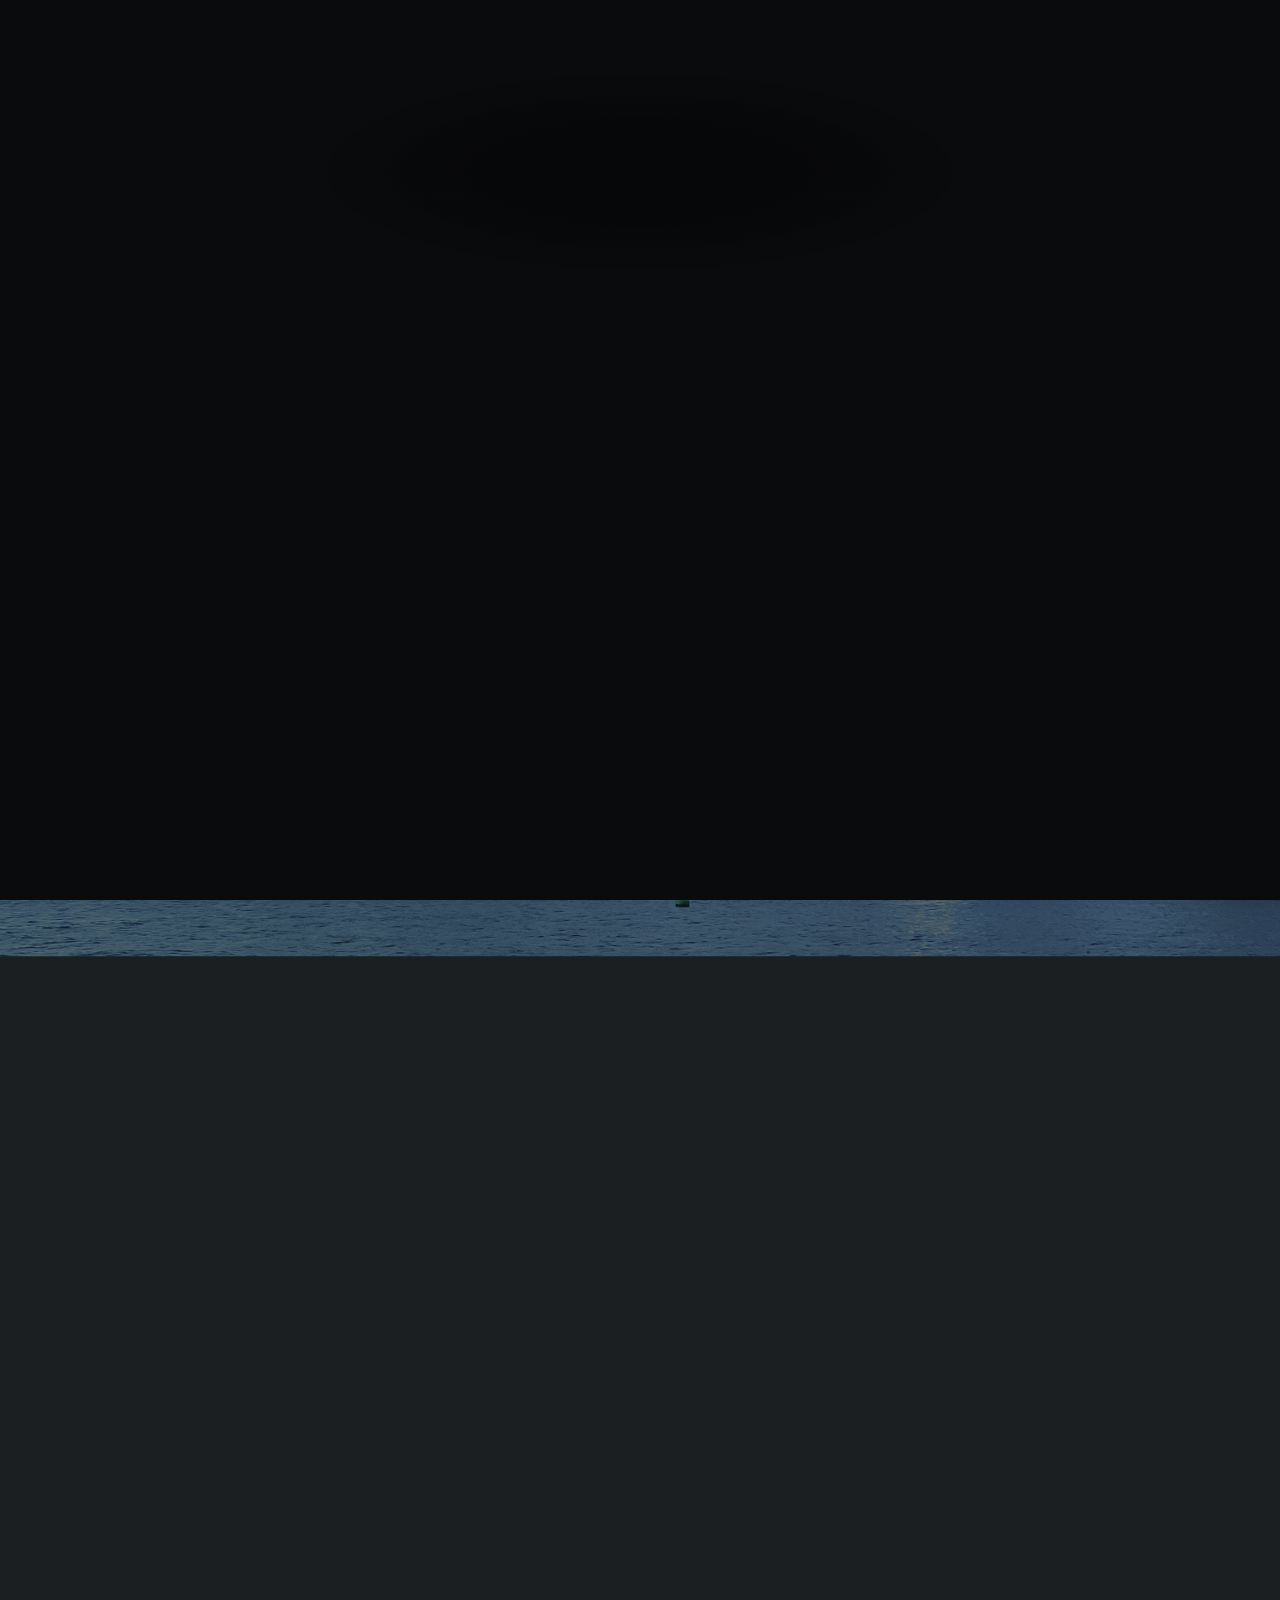
==== commit 1fde5117: "Updating old files and adding a new one Updating oldindex.html and adding a new page for projects to" ====
--- a/index.html
+++ b/index.html
@@ -32,7 +32,7 @@
 							<ul>
 								<li><a href="#about">About Me</a></li>
 								<li><a href="#research">Research </a></li>
-								<li><a href="#projects">Projects</a></li>
+								<li><a href="project.html">Projects</a></li>
 								<li><a href="#contact">Contact</a></li>
 								
 							</ul>
@@ -46,18 +46,25 @@
 							<article id="about">
 								<h2 class="major">About Me</h2>
 								<span class="image main"><img src="images/pic01.jpg" style="filter:brightness(100%)" alt="" /></span>
-								<p><h2>Hi, I'm Vedant Shah</h2> 
-								    I'm a budding machine learning engineer with an ardent interest in deep learning. I'm an accelerated MS student at <a href=https://cs.vt.edu/> <b>Virginia Tech</b> </a> in the senior year of my Bachelors in Computer Science.
-								</p>
-								<p>
-									Currently, I work with my research advisor <a href=https://isminoula.github.io/><b> Dr. Ismini Lourentzou</b></a> in the PLAN lab @ VT. My research interests lie in computer vision, in the areas of object detection; object recognition; pose estimation, 
-									dataset quality, and dataset generation.
-									I'll be completing my undergrad in May 2023 and continue onto my MS thesis thereafter. You can learn more about me through my <a href=#research><strong>publications and research work</strong></a>
-									as well as my selected <a href=#projects><strong>personal projects</strong></a>.
-								</p>
-								<p>
-									When I'm off research, I like going for a swim, working out, hiking, cycling, playing badminton, and making new friends. 
-                                    The four most important values to me are accountability, commitment, compassion, and integrity.
+								<p><h2>Hello, I'm Vedant Shah</h2> 
+								    A passionate Data Science and Machine Learning enthusiast. Presently, I'm pursuing my Master's in Computer Science at <a href="https://cs.vt.edu/"> <b>Virginia Tech</b> </a> , having completed  
+									my Bachelor's in the same field with a minor in Entrepreneurship - New Venture Growth. My academic journey has been marked by a strong GPA of 3.75, reflecting my dedication and commitment to my field.
+								</p>
+								<p>
+									My research interests are deeply rooted at the intersection of Generative Models, Computer Vision, and Natural Language Processing, with a keen focus on enhancing data quality and representation. 
+									Additionally, I am dedicated to making AI more interpretable and transparent, which is crucial in the era of complex models.
+									My technical prowess spans across Machine Learning, Deep Learning, and Data Science, with proficiency in frameworks and libraries like TensorFlow, PyTorch, Keras, Mediapipe, Transformers (Hugging Face), NTLK, 
+									OpenCV, Pandas, Numpy, Seaborn, Matplotlib, Os, Subprocess. I am also adept at using Linux Terminal, Github, and VSCode, Tableau.
+								</p>	
+								<p>
+									I am fortunate to work under the guidance of my research advisor,<a href="https://isminoula.github.io/"><b> Dr. Ismini Lourentzou</b></a>, in the <a href="https://plan-lab.github.io/"> Perception 
+									and Language Lab at Virginia Tech </a>. Here, I'm currently developing a deep learning model for generating high-quality, one-shot talking-head videos. I've also interned at the <a href="https://www.stapleslab.org/">
+									Lab for Fluid Dynamics in Nature at Virginia Tech </a>, where I led the development of a machine learning model for blood pressure variation detection by leveraging photoplethysmography signals. You can 
+									learn more about me through my <a href="#research"><strong>publications and research work</strong></a> as well as my selected <a href="project.html"><strong>personal projects</strong></a>.
+								</p>
+								<p>
+									When I'm not immersed in research or coding, you can find me swimming, working out, hiking, cycling, playing badminton, or making new friends. I believe in the values of accountability, commitment,
+									curiosity, and integrity, and strive to uphold these in all my endeavors.
 								</p>
 							</article>
 
@@ -75,7 +82,7 @@
 								Keywords: Datasets, Data Quality, Data Utility, Incomplete Data, User Survey, Data Analytics.
 								<br>
 								<span class="icon solid fa-bahai"> </span>
-								<a href=https://dl.acm.org/doi/proceedings/10.1145/3529190> <b> ACM PETRA 2022</b> </a> Association for Computing Machinery Pervasive Technologies Related to Assistive Environments |
+								<a href="https://dl.acm.org/doi/proceedings/10.1145/3529190"> <b> ACM PETRA 2022</b> </a> Association for Computing Machinery Pervasive Technologies Related to Assistive Environments
 								<br>
 								<div style="width:550px;height:200px;line-height:1.5em;position:relative;right:5px;overflow:auto;padding:5px;">
 									Abstract: As large-scale machine learning models become more prevalent
@@ -96,9 +103,9 @@
 									agreement analysis. Our work provides insights and presents open
 									challenges in designing improved data life cycles.
 								</div>
-								<a href=https://dl.acm.org/doi/pdf/10.1145/3529190.3529222><span class="icon solid fa-file-pdf"> </span><strong>Paper</strong></a>
-								&nbsp;
-								<a href=https://doi.org/10.1145/3529190.3529222><span class="icon solid fa-search"> </span><strong>DOI</strong></a>
+								<a href="https://dl.acm.org/doi/pdf/10.1145/3529190.3529222"><span class="icon solid fa-file-pdf"> </span><strong>Paper</strong></a>
+								&nbsp;
+								<a href="https://doi.org/10.1145/3529190.3529222"><span class="icon solid fa-search"> </span><strong>DOI</strong></a>
 								</p>
 								<p>
 									<h3>
@@ -108,7 +115,7 @@
 									<strong> Vedant Shah</strong>, Julia WakeField, Anne Staples
 									<br>
 									<span class="icon solid fa-bahai"> </span>
-									<a href=https://www.research.undergraduate.vt.edu/summer-research-vt/student-support/summer-research-sym.html><b> Virginia Tech Summer Research Symposium 2022 </b></a>
+									<a href="https://www.research.undergraduate.vt.edu/summer-research-vt/student-support/summer-research-sym.html"><b> Virginia Tech Summer Research Symposium 2022 </b></a>
 									<div style="width:550px;height:200px;line-height:1.5em;position:relative;right:5px;overflow:auto;padding:5px;">
 										Abstract: A mechanical insect wing station has been constructed to understand the underlying fluid dynamic principles which guide the circulation of hemolymph in an insect wing. 
 										The frequency at which the wing flaps depends on the voltage fed to the motor and on the inertial properties of the wing. Using machine learning (ML) to perform regression, 
@@ -120,17 +127,17 @@
 										this manual task with an ML model improves the accuracy of values. This is essential to improve data accuracy in the insect wing hemodynamics experiments which has a broader application to 
 										downstream tasks such as developing systems for drug delivery and other applications in human health.
 									</div>
-									<a href=https://drive.google.com/file/d/1Y6FPl0awdmT3tv6JXpTPmmz77JgBvgvp/view?usp=sharing><span class="icon solid fa-file-pdf"> </span><strong>High-Res Poster Pdf</strong></a>
-									&nbsp;
-									<a href=https://drive.google.com/file/d/1TeWqqgja_3F5vUgEf8ou9dlbHF9mF3Cn/view?usp=sharing><span class="icon solid fa-book"></span> <strong>Abstract [pg 203]</strong></a>
-									&nbsp;
-									<a href=https://github.com/sVedantWork/FINLAB-ML-BioMed-Research/blob/main/GrassHoper_Wing_Model.ipynb><span class="icon brands fa-github"></span> <strong> Code</strong></a>
+									<a href="https://drive.google.com/file/d/1Y6FPl0awdmT3tv6JXpTPmmz77JgBvgvp/view?usp=sharing"><span class="icon solid fa-file-pdf"> </span><strong>High-Res Poster Pdf</strong></a>
+									&nbsp;
+									<a href="https://drive.google.com/file/d/1TeWqqgja_3F5vUgEf8ou9dlbHF9mF3Cn/view?usp=sharing"><span class="icon solid fa-book"></span> <strong>Abstract [pg 203]</strong></a>
+									&nbsp;
+									<a href="https://github.com/sVedantWork/FINLAB-ML-BioMed-Research/blob/main/GrassHoper_Wing_Model.ipynb"><span class="icon brands fa-github"></span> <strong> Code</strong></a>
 
 									<span class="image main"><img src="images/pic05.jpg" style="filter:brightness(110%)" alt="" /></span>
 									Adaliah Duyna, Cayla Catz, Jessica Prisbe, <strong>Vedant Shah</strong>, Shuyu Zhang, Anne Staples
 									<br>
 									<span class="icon solid fa-bahai"> </span>
-									<a href=https://www.research.undergraduate.vt.edu/summer-research-vt/student-support/summer-research-sym.html><b> Virginia Tech Summer Research Symposium 2022 </b></a>
+									<a href="https://www.research.undergraduate.vt.edu/summer-research-vt/student-support/summer-research-sym.html"><b> Virginia Tech Summer Research Symposium 2022 </b></a>
 									<div style="width:550px;height:200px;line-height:1.5em;position:relative;right:5px;overflow:auto;padding:5px;">
 										Abstract: Over 500 million people are affected by diabetes worldwide. For insulin-dependent patients, treatments include bulky and inconvenient battery-powered insulin pumps and painful syringe injections. 
 										The InsulPatch is an alternative, smaller-scale insulin delivery pump currently under development. It provides an inexpensive way to administer insulin easily, painlessly, and without a power source,
@@ -142,163 +149,162 @@
 										used to create a sequential regression machine learning model with 80% prediction accuracy, enabling the solution of the inverse problem of producing device designs for specific patients. After successful clinical 
 										trials, the InsulPatch will allow for accessible, painless, and convenient insulin delivery.
 									</div>
-									<a href=https://drive.google.com/file/d/1FvoaUCUgjZ7Mq3i3mdWjM5YGdXDSCOkw/view?usp=sharing><span class="icon solid fa-file-pdf"> </span><strong>High-Res Poster Pdf</strong></a>
-									&nbsp;
-									<a href=https://drive.google.com/file/d/1TeWqqgja_3F5vUgEf8ou9dlbHF9mF3Cn/view?usp=sharing><span class="icon solid fa-book"></span> <strong> Abstract [pg 123]</strong></a>
-									&nbsp;
-									<a href=https://github.com/sVedantWork/FINLAB-ML-BioMed-Research/blob/main/InsulPatch_ML_model.ipynb><span class="icon brands fa-github"></span> <strong> Code</strong></a>
+									<a href="https://drive.google.com/file/d/1FvoaUCUgjZ7Mq3i3mdWjM5YGdXDSCOkw/view?usp=sharing"><span class="icon solid fa-file-pdf"> </span><strong>High-Res Poster Pdf</strong></a>
+									&nbsp;
+									<a href="https://drive.google.com/file/d/1TeWqqgja_3F5vUgEf8ou9dlbHF9mF3Cn/view?usp=sharing"><span class="icon solid fa-book"></span> <strong> Abstract [pg 123]</strong></a>
+									&nbsp;
+									<a href="https://github.com/sVedantWork/FINLAB-ML-BioMed-Research/blob/main/InsulPatch_ML_model.ipynb"><span class="icon brands fa-github"></span> <strong> Code</strong></a>
+
+									<span class="image main"><img src="images/pic09.jpg" style="filter:brightness(110%)" alt="" /></span>
+									John Do, <strong> Vedant Shah </strong>, Yoon Choi, Anne Staples
+									<br>
+									<span class="icon solid fa-bahai"> </span>
+									<a href="https://icat.vt.edu/events/2023/05/icat-day.html"><b> Institute for Creativity, Arts, And Technology Day 2023 </b></a>
+									<div style="width:550px;height:200px;line-height:1.5em;position:relative;right:5px;overflow:auto;padding:5px;">
+										Abstract: 1 in 4 women experience intimate partner violence. Safety Tank, is a simple tank top with a detachable device created to detect unusual linear and rotational accelerations associated with interpersonal violence. 
+										By utilizing an accelerometer and gyroscope, the device can accurately monitor changes in motion, including forceful falls. When a concerning event occurs, Safety Tank generates alerts that are immediately sent to predetermined contacts,
+										such as healthcare providers, intervention teams, and trusted friends. 
+									</div>
+									<a href="https://drive.google.com/file/d/1I0sKuSgVmZsqky24VaASE-7jXffhBruJ/view?usp=sharing"><span class="icon solid fa-file-pdf"> </span><strong>High-Res Poster Pdf</strong></a>
+									&nbsp;
+									<a href="https://drive.google.com/file/d/1koPJZuOzRvM4AEe2yZ-aFxmRKna7eOi_/view?usp=sharing"><span class="icon solid fa-video"></span> <strong> Demo Video</strong></a>
 			
 								</p>	
 							</article>
 
-						<!-- Projects -->
+						<!-- Projects
 							<article id="projects">
 								<h2 class="major">Projects</h2>
+								<a href="sub1.html">Go to Page 2</a>
 								<h2>
 									Gesture Control
 								</h2>
 									<br>
-								<div style="display:inline-block"> 
-										<h4><li>
-											Volume Control
-										</li></h4>
-									<span class="image main"><img src="images/vid1.gif" width="450" height="300" style="filter:brightness(110%)" alt="" /></span>
-									<p>
-									Brief : A gesture control mechanism which makes use of a camera to capture the finger movements of a hand and alter the sound of the host system. This version
-									is designed for desktop use.
-									<br>
-									<a href=https://github.com/sVedantWork/ComputerVisionBasics/blob/main/VolumeHandControl.py><span class="icon brands fa-github"></span> <strong> Code</strong></a>
-									&nbsp;
-									<a href=https://github.com/sVedantWork/ComputerVisionBasics/blob/main/README.md><span class="icon solid fa-paperclip"></span> <strong> Read Me</strong></a>
-									</p>
-								</div>
-								<div style="display:inline-block"> 
-									<h4>
-										<li>
-											Virtual Mouse Control
-										</li>
-									</h4>
-									<span class="image main"><img src="images/vid2.gif" width="450" height="300" style="filter:brightness(110%)" alt="" /></span>
-									<p>
-									Brief : A gesture control mechanism which makes use of a camera to capture the finger movements of a hand and move the mouse pointer on the desktop.
-									Further, this model also supports single and double clicks with certain finger movements. This version is designed for desktop use.
-									<br>
-									<a href=https://github.com/sVedantWork/ComputerVisionBasics/blob/main/AI_Virtual_Mouse.py><span class="icon brands fa-github"></span> <strong> Code</strong></a>
-									&nbsp;
-									<a href=https://github.com/sVedantWork/ComputerVisionBasics/blob/main/README.md><span class="icon solid fa-paperclip"></span> <strong> Read Me</strong></a>
-									</p>
-								</div>
-								<div style="display:inline-block"> 	
-									<h4>
-										<li>
-											Virtual Keyboard
-										</li>
-									</h4>
-									<span class="image main"><img src="images/vid3.gif" width="450" height="300" style="filter:brightness(110%)" alt="" /></span>
-									<p>
-									Brief : A gesture control mechanism which makes use of a camera to capture the finger movements of a hand and type the letters as selected on the desktop screen.
-									This version is designed for desktop use and is able to write text on popular apps such as notepad++, Word, etc.
-									<br>
-									<a href=https://github.com/sVedantWork/ComputerVisionBasics/blob/main/AI_KeyBoard.py><span class="icon brands fa-github"></span> <strong> Code</strong></a>
-									&nbsp;
-									<a href=https://github.com/sVedantWork/ComputerVisionBasics/blob/main/README.md><span class="icon solid fa-paperclip"></span> <strong> Read Me</strong></a>
-									</p>
-								</div>
-								<div style="display:inline-block"> 	
-									<h4>
-										<li>
-											Virtual Painter
-										</li>
-									</h4>
-									<span class="image main"><img src="images/vid4.gif" width="450" height="300" style="filter:brightness(110%)" alt="" /></span>
-									<p>
-									Brief : A gesture control mechanism which makes use of a camera to capture the finger movements of a hand and paint on the desktop screen
-									within the reference box. Currently it supports four different colors and the eraser option.
-									This version is designed for desktop use.
-									<br>
-									<a href=https://github.com/sVedantWork/ComputerVisionBasics/blob/main/AI_Painter.py><span class="icon brands fa-github"></span> <strong> Code</strong></a>
-									&nbsp;
-									<a href=https://github.com/sVedantWork/ComputerVisionBasics/blob/main/README.md><span class="icon solid fa-paperclip"></span> <strong> Read Me</strong></a>
-									</p>
-								</div>
-
-								<div style="display:inline-block"> 
-									<h2>
-										GAN & AutoEncoders
-									</h2>
-										<br>
-										<h4><li>
-											Variational AutoEncoder for Image Generation
-										</li></h4>
-									<figure>	
-									<span class="image main"><img src="images/pic06.jpg" width="400" height="410" style="filter:brightness(100%)" alt="" /></span>
-									<figcaption style="font-weight:200;">Img Title: Latent Space Distribution of the Variational AutoEncoder (VAE)</figcaption>
-									</figure>
-									<br>
-									<p>
-									Brief : I've created this VAE from scratch using Tensorflow and Keras functional API for the task of dataset generation. This model
-									is trained on the <a href="https://www.kaggle.com/datasets/zalando-research/fashionmnist"><em>fashion mnist dataset</em></a>. The figure above shows the latent space distribution of the model
-									and the one below shows the results produced by my VAE.
-									<br>
-									<span class="image main"><img src="images/pic07.jpg" width="400" height="200" style="filter:brightness(100%)" alt="" /></span>
-									<a href=https://github.com/sVedantWork/ImageGeneration/blob/main/VAE.ipynb><span class="icon brands fa-github"></span> <strong> Code</strong></a>
-									&nbsp;
-									<a href=https://github.com/sVedantWork/ImageGeneration/blob/main/README.md><span class="icon solid fa-paperclip"></span> <strong> Read Me</strong></a>
-									</p>
-								</div>
-								<div style="display:inline-block"> 	
 									<h4><li>
-										Variational AutoEncoder for Sound Generation
+										Volume Control
 									</li></h4>
-									<div>
-										<strong>Original Sound</strong><br>
-										<audio controls>
-											<source src="sounds/og01.mp3" type="audio/mpeg">
-										</audio>
-										<br>
-										<strong>Generated Sound</strong><br>
-										<audio controls>
-											<source src="sounds/gen01.mp3" type="audio/mpeg">
-										</audio>
-									</div><br>
-									<p>
-									Brief : I've created this VAE from scratch using Tensorflow and Keras functional API for the task of sound generation. This model
-									is trained on the <a href="https://www.kaggle.com/datasets/joserzapata/free-spoken-digit-dataset-fsdd"><em>free spoken digits dataset</em></a>. The embedded audio above
-									represents the orignal audio used for training the model and the audio generated by the model based on sampled mel spectograms.							    <br>
-									<a href=https://github.com/sVedantWork/Sound-Generation><span class="icon brands fa-github"></span> <strong> Code</strong></a>
-									&nbsp;
-									<a href=https://github.com/sVedantWork/Sound-Generation/blob/main/README.md><span class="icon solid fa-paperclip"></span> <strong> Read Me</strong></a>
-									</p>
-								</div>
-								<div style="display:inline-block"> 	
-										<h4><li>
-										Generative Adversarial Network for Image Generation (On-Going)
+								<span class="image main"><img src="images/vid1.gif" width="450" height="300" style="filter:brightness(110%)" alt="" /></span>
+								<p>
+								   Brief : A gesture control mechanism which makes use of a camera to capture the finger movements of a hand and alter the sound of the host system. This version
+								   is designed for desktop use.
+								   <br>
+								   <a href=https://github.com/sVedantWork/ComputerVisionBasics/blob/main/VolumeHandControl.py><span class="icon brands fa-github"></span> <strong> Code</strong></a>
+								   &nbsp;
+								   <a href=https://github.com/sVedantWork/ComputerVisionBasics/blob/main/README.md><span class="icon solid fa-paperclip"></span> <strong> Read Me</strong></a>
+								</p>
+								<h4>
+									<li>
+										Virtual Mouse Control
+								    </li>
+							    </h4>
+								<span class="image main"><img src="images/vid2.gif" width="450" height="300" style="filter:brightness(110%)" alt="" /></span>
+								<p>
+								Brief : A gesture control mechanism which makes use of a camera to capture the finger movements of a hand and move the mouse pointer on the desktop.
+								Further, this model also supports single and double clicks with certain finger movements. This version is designed for desktop use.
+								<br>
+								<a href=https://github.com/sVedantWork/ComputerVisionBasics/blob/main/AI_Virtual_Mouse.py><span class="icon brands fa-github"></span> <strong> Code</strong></a>
+								&nbsp;
+								<a href=https://github.com/sVedantWork/ComputerVisionBasics/blob/main/README.md><span class="icon solid fa-paperclip"></span> <strong> Read Me</strong></a>
+								</p>
+								<h4>
+									<li>
+										Virtual Keyboard
+								    </li>
+							    </h4>
+								<span class="image main"><img src="images/vid3.gif" width="450" height="300" style="filter:brightness(110%)" alt="" /></span>
+								<p>
+								Brief : A gesture control mechanism which makes use of a camera to capture the finger movements of a hand and type the letters as selected on the desktop screen.
+								This version is designed for desktop use and is able to write text on popular apps such as notepad++, Word, etc.
+								<br>
+								<a href=https://github.com/sVedantWork/ComputerVisionBasics/blob/main/AI_KeyBoard.py><span class="icon brands fa-github"></span> <strong> Code</strong></a>
+								&nbsp;
+								<a href=https://github.com/sVedantWork/ComputerVisionBasics/blob/main/README.md><span class="icon solid fa-paperclip"></span> <strong> Read Me</strong></a>
+								</p>
+								<h4>
+									<li>
+										Virtual Painter
+								    </li>
+							    </h4>
+								<span class="image main"><img src="images/vid4.gif" width="450" height="300" style="filter:brightness(110%)" alt="" /></span>
+								<p>
+								Brief : A gesture control mechanism which makes use of a camera to capture the finger movements of a hand and paint on the desktop screen
+								within the reference box. Currently it supports four different colors and the eraser option.
+								This version is designed for desktop use.
+								<br>
+								<a href=https://github.com/sVedantWork/ComputerVisionBasics/blob/main/AI_Painter.py><span class="icon brands fa-github"></span> <strong> Code</strong></a>
+								&nbsp;
+								<a href=https://github.com/sVedantWork/ComputerVisionBasics/blob/main/README.md><span class="icon solid fa-paperclip"></span> <strong> Read Me</strong></a>
+								</p>
+
+								<h2>
+									GAN & AutoEncoders
+								</h2>
+									<br>
+									<h4><li>
+										Variational AutoEncoder for Image Generation
 									</li></h4>
-									<figure>
-									<span class="image main"><img src="images/pic08.jpg" width="450" height="250" style="filter:brightness(100%)" alt="" /></span>
-									<figcaption style="font-weight:200;">Img Title: Results produced by the GAN</figcaption>
-									</figure><br>
-									<p>
-										Brief : Currently, I'm working on applying my knowledge of GANs by building a simple GAN, from scratch, for the purpose of dataset generation. 
-										I'm using Tensorflow and Keras Sequential API to build this GAN. 
-										The image above indicates the results I've been able to obtain so far. 
-										This GAN is being trained on the <a href="https://www.kaggle.com/datasets/zalando-research/fashionmnist"><em>fashion mnist dataset</em></a>. 
-										I was able to handle the mode collapse issue with better training and currently I'm working on improvising the quality of the generated images. 
-									
-									</main>
-									<br>
-									<a href=https://github.com/sVedantWork/ImageGeneration/blob/main/Generative_Adversarial_Networks.ipynb><span class="icon brands fa-github"></span> <strong> Code</strong></a>
-									&nbsp;
-									<a href=https://github.com/sVedantWork/ImageGeneration/blob/main/README.md><span class="icon solid fa-paperclip"></span> <strong> Read Me</strong></a>
-									</p>
-								</div>	
-							</article>
+								<figure>	
+								<span class="image main"><img src="images/pic06.jpg" width="400" height="410" style="filter:brightness(100%)" alt="" /></span>
+								<figcaption style="font-weight:200;">Img Title: Latent Space Distribution of the Variational AutoEncoder (VAE)</figcaption>
+							    </figure>
+								<br>
+								<p>
+								Brief : I've created this VAE from scratch using Tensorflow and Keras functional API for the task of dataset generation. This model
+								is trained on the <a href="https://www.kaggle.com/datasets/zalando-research/fashionmnist"><em>fashion mnist dataset</em></a>. The figure above shows the latent space distribution of the model
+								and the one below shows the results produced by my VAE.
+								<br>
+								<span class="image main"><img src="images/pic07.jpg" width="400" height="200" style="filter:brightness(100%)" alt="" /></span>
+								<a href=https://github.com/sVedantWork/ImageGeneration/blob/main/VAE.ipynb><span class="icon brands fa-github"></span> <strong> Code</strong></a>
+								&nbsp;
+								<a href=https://github.com/sVedantWork/ImageGeneration/blob/main/README.md><span class="icon solid fa-paperclip"></span> <strong> Read Me</strong></a>
+								</p>
+								<h4><li>
+									Variational AutoEncoder for Sound Generation
+								</li></h4>
+								<div>
+									<strong>Original Sound</strong><br>
+									<audio controls>
+										<source src="sounds/og01.mp3" type="audio/mpeg">
+									</audio>
+									<br>
+									<strong>Generated Sound</strong><br>
+									<audio controls>
+										<source src="sounds/gen01.mp3" type="audio/mpeg">
+									</audio>
+								</div><br>
+								<p>
+								Brief : I've created this VAE from scratch using Tensorflow and Keras functional API for the task of sound generation. This model
+								is trained on the <a href="https://www.kaggle.com/datasets/joserzapata/free-spoken-digit-dataset-fsdd"><em>free spoken digits dataset</em></a>. The embedded audio above
+								represents the orignal audio used for training the model and the audio generated by the model based on sampled mel spectograms.							    <br>
+								<a href=https://github.com/sVedantWork/Sound-Generation><span class="icon brands fa-github"></span> <strong> Code</strong></a>
+								&nbsp;
+								<a href=https://github.com/sVedantWork/Sound-Generation/blob/main/README.md><span class="icon solid fa-paperclip"></span> <strong> Read Me</strong></a>
+								</p>
+								<h4><li>
+									Generative Adversarial Network for Image Generation (On-Going)
+								</li></h4>
+								<figure>
+							    <span class="image main"><img src="images/pic08.jpg" width="450" height="250" style="filter:brightness(100%)" alt="" /></span>
+								<figcaption style="font-weight:200;">Img Title: Results produced by the GAN</figcaption>
+							    </figure><br>
+								<p>
+								Brief : Currently, I'm working on applying my knowledge of GANs by building a simple GAN, from scratch, for the purpose of dataset generation. I'm using
+								Tensorflow and Keras Sequential API to build this GAN. The image above indicates the results I've been able to obtain so far. This GAN is being trained on
+								the <a href="https://www.kaggle.com/datasets/zalando-research/fashionmnist"><em>fashion mnist dataset</em></a>. I was able to handle the mode collapse issue with
+								better training and currently I'm working on improvising the quality of the generated images.
+								</main>
+								<br>
+								<a href=https://github.com/sVedantWork/ImageGeneration/blob/main/Generative_Adversarial_Networks.ipynb><span class="icon brands fa-github"></span> <strong> Code</strong></a>
+								&nbsp;
+								<a href=https://github.com/sVedantWork/ImageGeneration/blob/main/README.md><span class="icon solid fa-paperclip"></span> <strong> Read Me</strong></a>
+								</p>
+							</article> -->
 
 						<!-- Contact -->
 							<article id="contact">
 								<h2 class="major">Contact</h2>
 								<div style="display:inline-block; vertical-align:top">
-									<img src="images/pic02.jpg" width="270" height="520" alt="" />
+									<img src="images/pic13.jpg" width="270" height="500" alt="" />
 								</div>
 								&nbsp;&nbsp;&nbsp;&nbsp;&nbsp;&nbsp;&nbsp;&nbsp;&nbsp;&nbsp;&nbsp;
 								&nbsp;&nbsp;&nbsp;&nbsp;&nbsp;&nbsp;&nbsp;&nbsp;
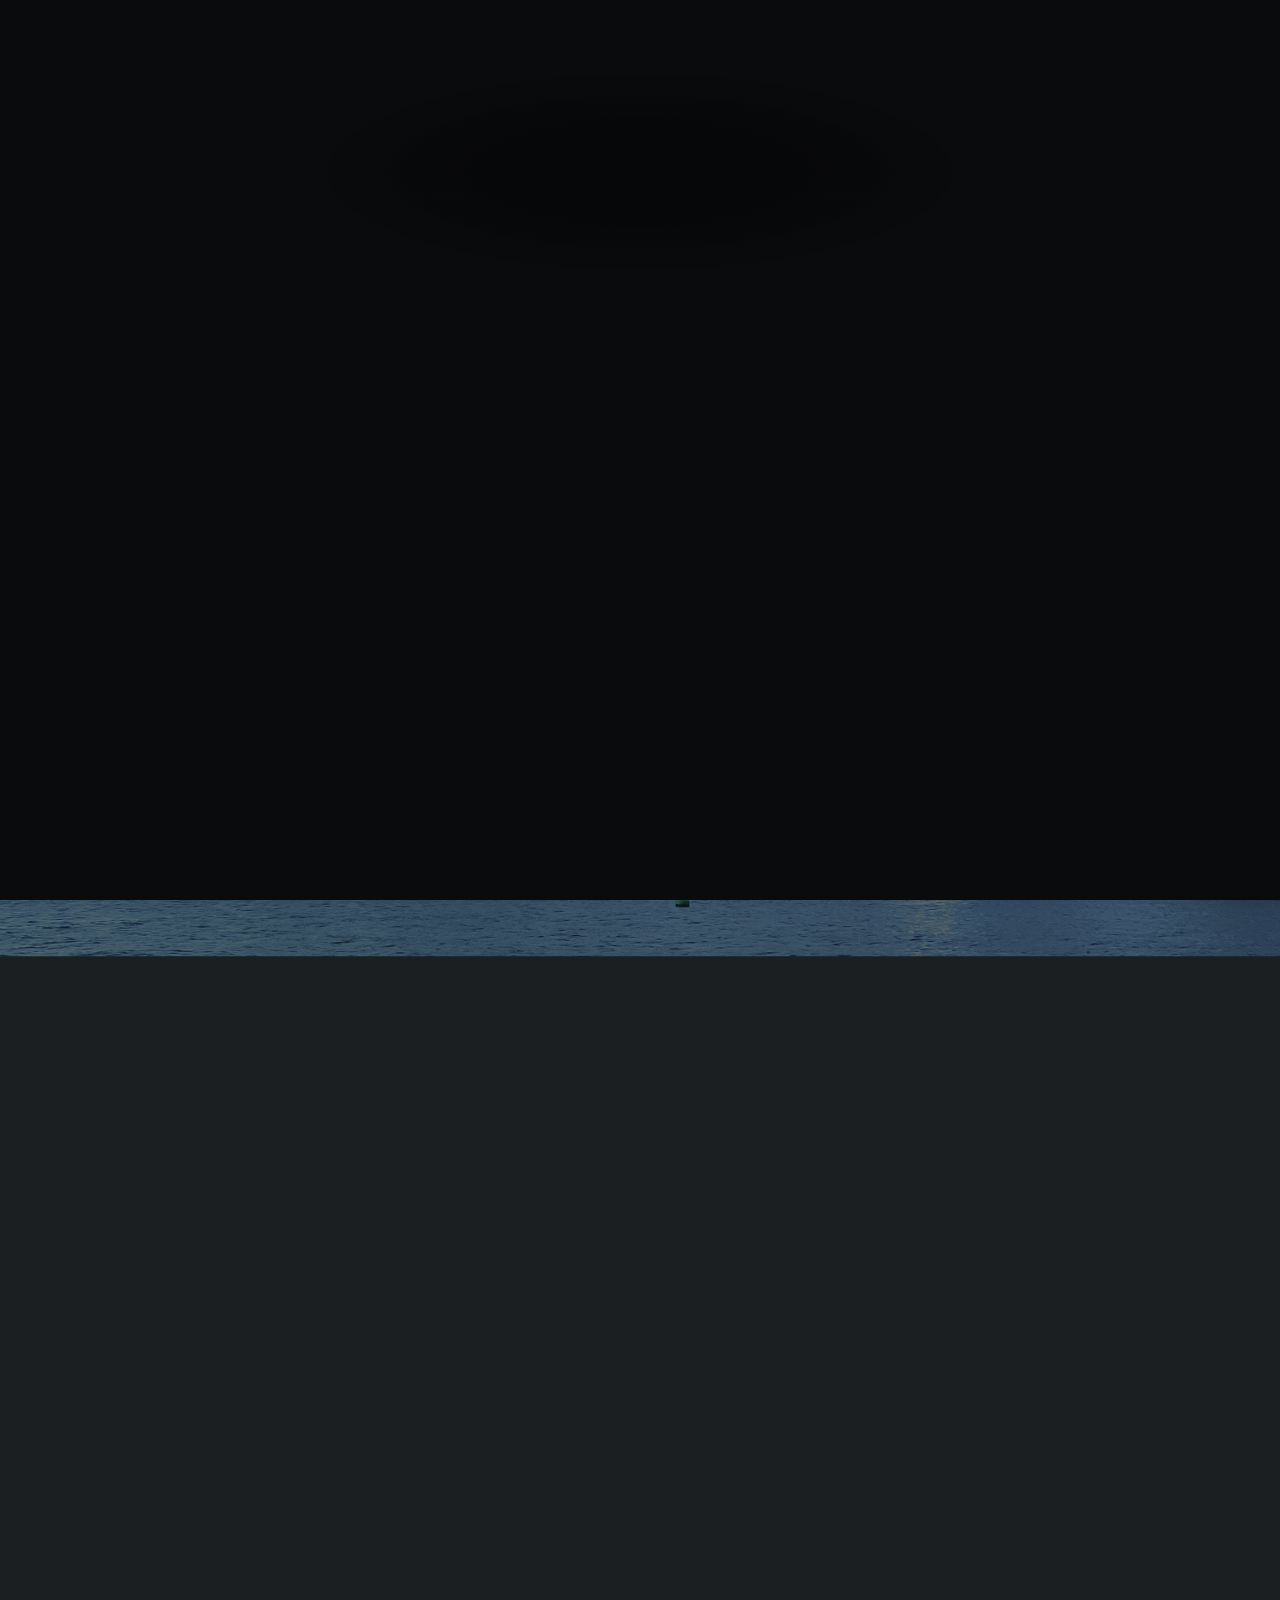
==== commit 4c29281d: "Updating old files" ====
--- a/index.html
+++ b/index.html
@@ -6,6 +6,7 @@
 -->
 <html>
 	<head>
+		<script src="https://cdnjs.cloudflare.com/ajax/libs/lazysizes/5.3.0/lazysizes.min.js"></script>
 		<title>Vedant Shah</title>
 		<meta charset="utf-8" />
 		<meta name="viewport" content="width=device-width, initial-scale=1, user-scalable=no" />
@@ -45,7 +46,7 @@
 						<!-- Intro -->
 							<article id="about">
 								<h2 class="major">About Me</h2>
-								<span class="image main"><img src="images/pic01.jpg" style="filter:brightness(100%)" alt="" /></span>
+								<span class="image main"><img src="overlay.png" data-src="images/pic01.jpg" class="lazyload" style="filter:brightness(100%)" alt="" /></span>
 								<p><h2>Hello, I'm Vedant Shah</h2> 
 								    A passionate Data Science and Machine Learning enthusiast. Presently, I'm pursuing my Master's in Computer Science at <a href="https://cs.vt.edu/"> <b>Virginia Tech</b> </a> , having completed  
 									my Bachelor's in the same field with a minor in Entrepreneurship - New Venture Growth. My academic journey has been marked by a strong GPA of 3.75, reflecting my dedication and commitment to my field.
@@ -72,7 +73,7 @@
 							<article id="research">
 								<h2 class="major">Research</h2>
 								<h3>Publication:</h3>
-								<span class="image main"><img src="images/pic03.jpg" style="filter:brightness(110%)" alt="" /></span>
+								<span class="image main"><img src="overlay.png" data-src="images/pic03.jpg" class="lazyload" style="filter:brightness(110%)" alt="" /></span>
 								<p>
 									<h3>
 											[Data] Quality Lies In The Eyes Of The Beholder			
@@ -111,7 +112,7 @@
 									<h3>
 										Poster Presentation:				
 									</h3>
-									<span class="image main"><img src="images/pic04.jpg" style="filter:brightness(100%)"alt="" /></span>
+									<span class="image main"><img src="overlay.png" data-src="images/pic04.jpg" class="lazyload" style="filter:brightness(100%)"alt="" /></span>
 									<strong> Vedant Shah</strong>, Julia WakeField, Anne Staples
 									<br>
 									<span class="icon solid fa-bahai"> </span>
@@ -133,7 +134,7 @@
 									&nbsp;
 									<a href="https://github.com/sVedantWork/FINLAB-ML-BioMed-Research/blob/main/GrassHoper_Wing_Model.ipynb"><span class="icon brands fa-github"></span> <strong> Code</strong></a>
 
-									<span class="image main"><img src="images/pic05.jpg" style="filter:brightness(110%)" alt="" /></span>
+									<span class="image main"><img src="overlay.png" data-src="images/pic05.jpg" class="lazyload" style="filter:brightness(110%)" alt="" /></span>
 									Adaliah Duyna, Cayla Catz, Jessica Prisbe, <strong>Vedant Shah</strong>, Shuyu Zhang, Anne Staples
 									<br>
 									<span class="icon solid fa-bahai"> </span>
@@ -155,7 +156,7 @@
 									&nbsp;
 									<a href="https://github.com/sVedantWork/FINLAB-ML-BioMed-Research/blob/main/InsulPatch_ML_model.ipynb"><span class="icon brands fa-github"></span> <strong> Code</strong></a>
 
-									<span class="image main"><img src="images/pic09.jpg" style="filter:brightness(110%)" alt="" /></span>
+									<span class="image main"><img src="overlay.png" data-src="images/pic09.jpg" class="lazyload" style="filter:brightness(110%)" alt="" /></span>
 									John Do, <strong> Vedant Shah </strong>, Yoon Choi, Anne Staples
 									<br>
 									<span class="icon solid fa-bahai"> </span>
@@ -304,7 +305,7 @@
 							<article id="contact">
 								<h2 class="major">Contact</h2>
 								<div style="display:inline-block; vertical-align:top">
-									<img src="images/pic13.jpg" width="270" height="500" alt="" />
+									<img src="overlay.png" data-src="images/pic13.jpg" class="lazyload" width="270" height="500" alt="" />
 								</div>
 								&nbsp;&nbsp;&nbsp;&nbsp;&nbsp;&nbsp;&nbsp;&nbsp;&nbsp;&nbsp;&nbsp;
 								&nbsp;&nbsp;&nbsp;&nbsp;&nbsp;&nbsp;&nbsp;&nbsp;
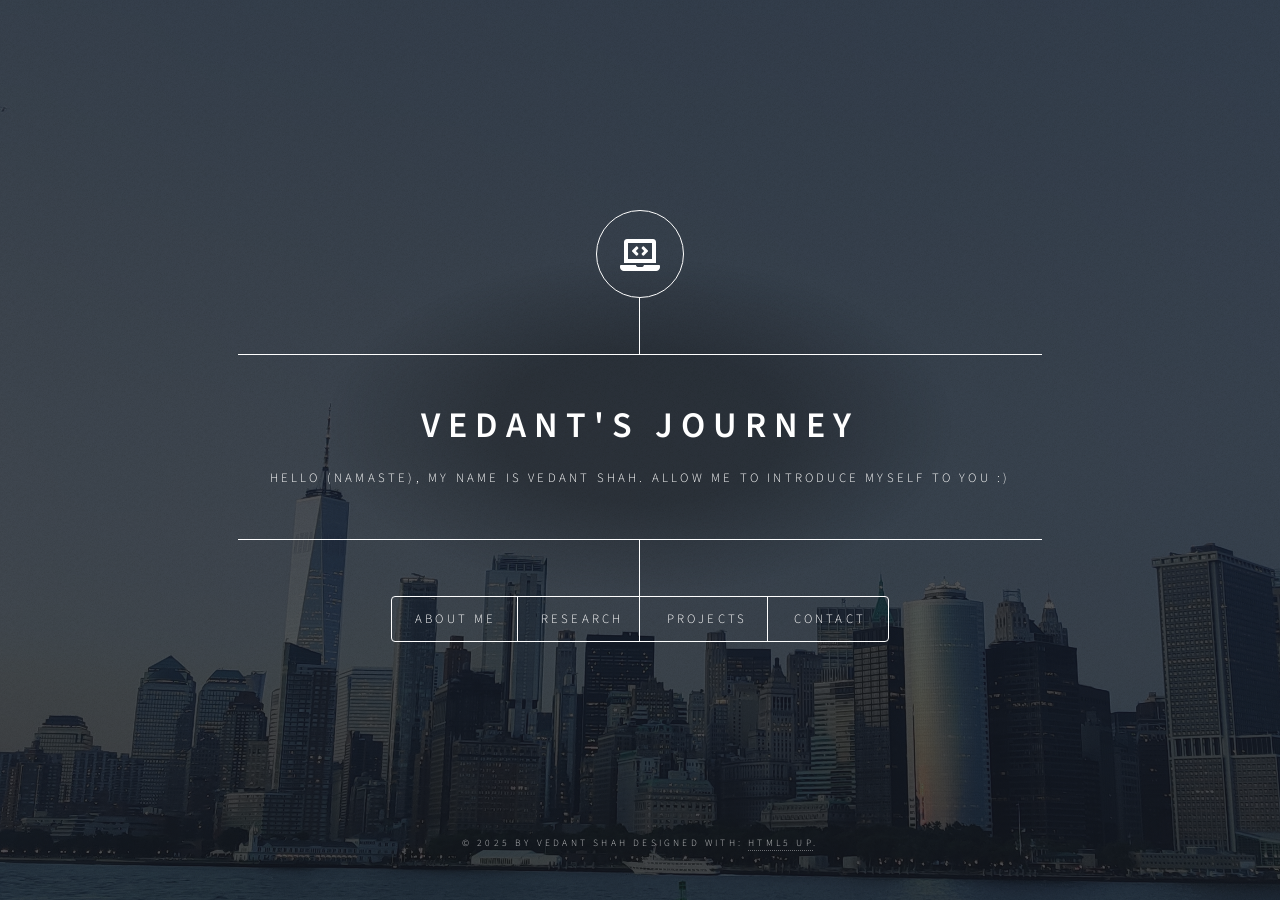
==== commit 2bf834cb: "Updating profile to reflect move to UIUC and new research interests." ====
--- a/index.html
+++ b/index.html
@@ -48,24 +48,20 @@
 								<h2 class="major">About Me</h2>
 								<span class="image main"><img src="overlay.png" data-src="images/pic01.jpg" class="lazyload" style="filter:brightness(100%)" alt="" /></span>
 								<p><h2>Hello, I'm Vedant Shah</h2> 
-								    A passionate Data Science and Machine Learning enthusiast. Presently, I'm pursuing my Master's in Computer Science at <a href="https://cs.vt.edu/"> <b>Virginia Tech</b> </a> , having completed  
-									my Bachelor's in the same field with a minor in Entrepreneurship - New Venture Growth. My academic journey has been marked by a strong GPA of 3.75, reflecting my dedication and commitment to my field.
-								</p>
-								<p>
-									My research interests are deeply rooted at the intersection of Generative Models, Computer Vision, and Natural Language Processing, with a keen focus on enhancing data quality and representation. 
-									Additionally, I am dedicated to making AI more interpretable and transparent, which is crucial in the era of complex models.
-									My technical prowess spans across Machine Learning, Deep Learning, and Data Science, with proficiency in frameworks and libraries like TensorFlow, PyTorch, Keras, Mediapipe, Transformers (Hugging Face), NTLK, 
-									OpenCV, Pandas, Numpy, Seaborn, Matplotlib, Os, Subprocess. I am also adept at using Linux Terminal, Github, and VSCode, Tableau.
+								    I'm a Machine Learning Researcher passionate about Artificial Intelligenece (AI). Presently, I'm pursuing my Ph.D in Computer Science at <a href="https://siebelschool.illinois.edu/"> <b>  University of Illinois Urbana-Champaign </b></a>, having completed my Master's in computer science at <a href="https://cs.vt.edu/"> <b>Virginia Tech</b> </a>. My academic journey has been marked by a strong GPA of 4.0, reflecting my dedication and commitment to my field.
+								</p>
+								<p>
+									My research interests lie at the intersection of parameter-efficient fine-tuning, multimodal learning, deep generative models, and data quality. My work is dedicated to developing robust methodologies that improve fine-tuning efficiency and uncertainty estimation in calibration of generative AI models. My master's thesis, <a href="https://hdl.handle.net/10919/120961"> <b>Are Particle-Based Methods the Future of Sampling in Joint Energy Models? A Deep Dive into SVGD and SGLD</b> </a> explored different classical sampling techniques to improve calibration of image classification models. In parallel, I'm also leveraging foundation models (FMs) for uncertainty elicitation in open-world settings, aiming to improve AI robustness and interpretability.
+								</p>
+								<p>
+									My technical prowess spans across Deep Learning, and Data Science, with proficiency in frameworks and libraries like PyTorch, Mediapipe, Transformers (Hugging Face), NTLK, ONNX, OpenCV, and Scikit-Learn. Additionally, I have extensive experience in data engineering and visualization using Pandas, NumPy, Seaborn, and Matplotlib.
 								</p>	
 								<p>
-									I am fortunate to work under the guidance of my research advisor,<a href="https://isminoula.github.io/"><b> Dr. Ismini Lourentzou</b></a>, in the <a href="https://plan-lab.github.io/"> Perception 
-									and Language Lab at Virginia Tech </a>. Here, I'm currently developing a deep learning model for generating high-quality, one-shot talking-head videos. I've also interned at the <a href="https://www.stapleslab.org/">
-									Lab for Fluid Dynamics in Nature at Virginia Tech </a>, where I led the development of a machine learning model for blood pressure variation detection by leveraging photoplethysmography signals. You can 
-									learn more about me through my <a href="#research"><strong>publications and research work</strong></a> as well as my selected <a href="project.html"><strong>personal projects</strong></a>.
-								</p>
-								<p>
-									When I'm not immersed in research or coding, you can find me swimming, working out, hiking, cycling, playing badminton, or making new friends. I believe in the values of accountability, commitment,
-									curiosity, and integrity, and strive to uphold these in all my endeavors.
+									I have had the privilege of working under,<a href="https://isminoula.github.io/"><b> Dr. Ismini Lourentzou</b></a>, in the <a href="https://plan-lab.github.io/"> Perception and Language Lab </a>, both at Virginia Tech and now at UIUC. My previous experiences also include a research internship at the <a href="https://www.stapleslab.org/"> <b>	Laboratory for Fluid Dynamics in Nature </b></a>, where I led the development of a machine learning model for blood pressure variation detection by leveraging photoplethysmography signals and regression analysis for understanding hemodynamics. 
+									I have also served as a reviewer for AAAI, PETRA, ICCV, and ICML conferences, contributing to the broader research community. You can learn more through my <a href="#research"><strong>publications</strong></a> and <a href="project.html"><strong>research projects</strong></a>.
+								</p>
+								<p>
+									Beyond research, I have served as a teaching assistant for five semesters across diverse courses, ranging from core programming to capstone projects, fostering both technical and collaborative skills in my students. Outside of academia, I enjoy swimming, working out, hiking, and playing badminton. I am driven by the values of commitment, curiosity, excellence, and integrity, striving to embody them in all my pursuits.
 								</p>
 							</article>
 
@@ -80,7 +76,7 @@
 									</h3>
 								Xavier Plemming, <strong>Vedant Shah</strong>, Ismini Lourentzou
 								<br>
-								Keywords: Datasets, Data Quality, Data Utility, Incomplete Data, User Survey, Data Analytics.
+								Keywords: Datasets, Data Quality, Data Utility, User Survey, Data Analytics.
 								<br>
 								<span class="icon solid fa-bahai"> </span>
 								<a href="https://dl.acm.org/doi/proceedings/10.1145/3529190"> <b> ACM PETRA 2022</b> </a> Association for Computing Machinery Pervasive Technologies Related to Assistive Environments
@@ -108,6 +104,26 @@
 								&nbsp;
 								<a href="https://doi.org/10.1145/3529190.3529222"><span class="icon solid fa-search"> </span><strong>DOI</strong></a>
 								</p>
+
+								<span class="image main"><img src="overlay.png" data-src="images/VThesis.png" class="lazyload" style="filter:brightness(110%)" alt="" /></span>
+								<p>
+									<h3>
+											Are Particle-Based Methods the Future of Sampling in Joint Energy Models? A Deep Dive into SVGD and SGLD			
+									</h3>
+								<strong>Vedant Shah</strong>
+								<br>
+								Keywords: Variational Inference, Stein Variational Gradient Descent, Joint Energy Models, Markov Chain Monte Carlo Methods, Stochastic Gradient Langevin Dynamics.
+								<br>
+								<span class="icon solid fa-bahai"> </span>
+								<a href="https://vtechworks.lib.vt.edu/info/aboutus"> <b> VTechWorks 2024 </b> </a>
+								<br>
+								<div style="width:550px;height:200px;line-height:1.5em;position:relative;right:5px;overflow:auto;padding:5px;">
+									Abstract: This thesis explores advanced techniques for improving machine learning models with a focus on developing well-calibrated and robust classifiers. We concentrated on two methods, Stein Variational Gradient Descent (SVGD) and Stochastic Gradient Langevin Dynamics (SGLD), to evaluate their effectiveness in enhancing classification accuracy and reliability. Our research introduced a new mathematical approach to improve the stability and performance of Joint Energy Models (JEMs). By leveraging the generative capabilities of SVGD, the model is guided to learn better data representations, which are crucial for robust classification. Using the CIFAR-10 image dataset, we confirmed prior research indicating that SGLD, particularly when combined with an optimization method called Sharpness-Aware Minimization (SAM), delivered the best results in terms of accuracy and stability. Notably, SVGD without SAM, despite yielding slightly lower classification accuracy, exhibited significantly lower calibration error, making it particularly valuable for safety-critical applications. However, SVGD required careful tuning of hyperparameters and substantial computational resources. This study lays the groundwork for future efforts to enhance the efficiency and reliability of these advanced sampling techniques, with the overarching goal of improving classifier calibration and robustness with JEMs.
+								</div>
+								<a href="https://vtechworks.lib.vt.edu/server/api/core/bitstreams/58b8db89-7397-4dcd-90cd-1188fc4ca7da/content"><span class="icon solid fa-file-pdf"> </span><strong>Paper</strong></a>
+								&nbsp;
+								<a href="https://hdl.handle.net/10919/120961"><span class="icon solid fa-search"> </span><strong>DOI</strong></a>
+								</p>								
 								<p>
 									<h3>
 										Poster Presentation:				
@@ -173,134 +189,6 @@
 								</p>	
 							</article>
 
-						<!-- Projects
-							<article id="projects">
-								<h2 class="major">Projects</h2>
-								<a href="sub1.html">Go to Page 2</a>
-								<h2>
-									Gesture Control
-								</h2>
-									<br>
-									<h4><li>
-										Volume Control
-									</li></h4>
-								<span class="image main"><img src="images/vid1.gif" width="450" height="300" style="filter:brightness(110%)" alt="" /></span>
-								<p>
-								   Brief : A gesture control mechanism which makes use of a camera to capture the finger movements of a hand and alter the sound of the host system. This version
-								   is designed for desktop use.
-								   <br>
-								   <a href=https://github.com/sVedantWork/ComputerVisionBasics/blob/main/VolumeHandControl.py><span class="icon brands fa-github"></span> <strong> Code</strong></a>
-								   &nbsp;
-								   <a href=https://github.com/sVedantWork/ComputerVisionBasics/blob/main/README.md><span class="icon solid fa-paperclip"></span> <strong> Read Me</strong></a>
-								</p>
-								<h4>
-									<li>
-										Virtual Mouse Control
-								    </li>
-							    </h4>
-								<span class="image main"><img src="images/vid2.gif" width="450" height="300" style="filter:brightness(110%)" alt="" /></span>
-								<p>
-								Brief : A gesture control mechanism which makes use of a camera to capture the finger movements of a hand and move the mouse pointer on the desktop.
-								Further, this model also supports single and double clicks with certain finger movements. This version is designed for desktop use.
-								<br>
-								<a href=https://github.com/sVedantWork/ComputerVisionBasics/blob/main/AI_Virtual_Mouse.py><span class="icon brands fa-github"></span> <strong> Code</strong></a>
-								&nbsp;
-								<a href=https://github.com/sVedantWork/ComputerVisionBasics/blob/main/README.md><span class="icon solid fa-paperclip"></span> <strong> Read Me</strong></a>
-								</p>
-								<h4>
-									<li>
-										Virtual Keyboard
-								    </li>
-							    </h4>
-								<span class="image main"><img src="images/vid3.gif" width="450" height="300" style="filter:brightness(110%)" alt="" /></span>
-								<p>
-								Brief : A gesture control mechanism which makes use of a camera to capture the finger movements of a hand and type the letters as selected on the desktop screen.
-								This version is designed for desktop use and is able to write text on popular apps such as notepad++, Word, etc.
-								<br>
-								<a href=https://github.com/sVedantWork/ComputerVisionBasics/blob/main/AI_KeyBoard.py><span class="icon brands fa-github"></span> <strong> Code</strong></a>
-								&nbsp;
-								<a href=https://github.com/sVedantWork/ComputerVisionBasics/blob/main/README.md><span class="icon solid fa-paperclip"></span> <strong> Read Me</strong></a>
-								</p>
-								<h4>
-									<li>
-										Virtual Painter
-								    </li>
-							    </h4>
-								<span class="image main"><img src="images/vid4.gif" width="450" height="300" style="filter:brightness(110%)" alt="" /></span>
-								<p>
-								Brief : A gesture control mechanism which makes use of a camera to capture the finger movements of a hand and paint on the desktop screen
-								within the reference box. Currently it supports four different colors and the eraser option.
-								This version is designed for desktop use.
-								<br>
-								<a href=https://github.com/sVedantWork/ComputerVisionBasics/blob/main/AI_Painter.py><span class="icon brands fa-github"></span> <strong> Code</strong></a>
-								&nbsp;
-								<a href=https://github.com/sVedantWork/ComputerVisionBasics/blob/main/README.md><span class="icon solid fa-paperclip"></span> <strong> Read Me</strong></a>
-								</p>
-
-								<h2>
-									GAN & AutoEncoders
-								</h2>
-									<br>
-									<h4><li>
-										Variational AutoEncoder for Image Generation
-									</li></h4>
-								<figure>	
-								<span class="image main"><img src="images/pic06.jpg" width="400" height="410" style="filter:brightness(100%)" alt="" /></span>
-								<figcaption style="font-weight:200;">Img Title: Latent Space Distribution of the Variational AutoEncoder (VAE)</figcaption>
-							    </figure>
-								<br>
-								<p>
-								Brief : I've created this VAE from scratch using Tensorflow and Keras functional API for the task of dataset generation. This model
-								is trained on the <a href="https://www.kaggle.com/datasets/zalando-research/fashionmnist"><em>fashion mnist dataset</em></a>. The figure above shows the latent space distribution of the model
-								and the one below shows the results produced by my VAE.
-								<br>
-								<span class="image main"><img src="images/pic07.jpg" width="400" height="200" style="filter:brightness(100%)" alt="" /></span>
-								<a href=https://github.com/sVedantWork/ImageGeneration/blob/main/VAE.ipynb><span class="icon brands fa-github"></span> <strong> Code</strong></a>
-								&nbsp;
-								<a href=https://github.com/sVedantWork/ImageGeneration/blob/main/README.md><span class="icon solid fa-paperclip"></span> <strong> Read Me</strong></a>
-								</p>
-								<h4><li>
-									Variational AutoEncoder for Sound Generation
-								</li></h4>
-								<div>
-									<strong>Original Sound</strong><br>
-									<audio controls>
-										<source src="sounds/og01.mp3" type="audio/mpeg">
-									</audio>
-									<br>
-									<strong>Generated Sound</strong><br>
-									<audio controls>
-										<source src="sounds/gen01.mp3" type="audio/mpeg">
-									</audio>
-								</div><br>
-								<p>
-								Brief : I've created this VAE from scratch using Tensorflow and Keras functional API for the task of sound generation. This model
-								is trained on the <a href="https://www.kaggle.com/datasets/joserzapata/free-spoken-digit-dataset-fsdd"><em>free spoken digits dataset</em></a>. The embedded audio above
-								represents the orignal audio used for training the model and the audio generated by the model based on sampled mel spectograms.							    <br>
-								<a href=https://github.com/sVedantWork/Sound-Generation><span class="icon brands fa-github"></span> <strong> Code</strong></a>
-								&nbsp;
-								<a href=https://github.com/sVedantWork/Sound-Generation/blob/main/README.md><span class="icon solid fa-paperclip"></span> <strong> Read Me</strong></a>
-								</p>
-								<h4><li>
-									Generative Adversarial Network for Image Generation (On-Going)
-								</li></h4>
-								<figure>
-							    <span class="image main"><img src="images/pic08.jpg" width="450" height="250" style="filter:brightness(100%)" alt="" /></span>
-								<figcaption style="font-weight:200;">Img Title: Results produced by the GAN</figcaption>
-							    </figure><br>
-								<p>
-								Brief : Currently, I'm working on applying my knowledge of GANs by building a simple GAN, from scratch, for the purpose of dataset generation. I'm using
-								Tensorflow and Keras Sequential API to build this GAN. The image above indicates the results I've been able to obtain so far. This GAN is being trained on
-								the <a href="https://www.kaggle.com/datasets/zalando-research/fashionmnist"><em>fashion mnist dataset</em></a>. I was able to handle the mode collapse issue with
-								better training and currently I'm working on improvising the quality of the generated images.
-								</main>
-								<br>
-								<a href=https://github.com/sVedantWork/ImageGeneration/blob/main/Generative_Adversarial_Networks.ipynb><span class="icon brands fa-github"></span> <strong> Code</strong></a>
-								&nbsp;
-								<a href=https://github.com/sVedantWork/ImageGeneration/blob/main/README.md><span class="icon solid fa-paperclip"></span> <strong> Read Me</strong></a>
-								</p>
-							</article> -->
-
 						<!-- Contact -->
 							<article id="contact">
 								<h2 class="major">Contact</h2>
@@ -312,7 +200,7 @@
 								<div style="display:inline-block;vertical-align:bottom;text-align:justify;font-size:x-large">
 									<ul class="icons">
 										<br><br>
-										<li><a href="https://www.linkedin.com/in/vedant-s-64b114191/" class="icon brands fa-linkedin "><span class="label">LinkedIn</span></a></li>
+										<li><a href="https://www.linkedin.com/in/shahvedant/" class="icon brands fa-linkedin "><span class="label">LinkedIn</span></a></li>
 										<strong>LinkedIn</strong>
 										<br>
 										<br>
@@ -322,7 +210,7 @@
 										<br>
 										<br>		
 										<br>							
-										<li><a href="mailto:vedant02@vt.edu" class="icon solid fa-envelope "><span class="label">Email</span></a></li>
+										<li><a href="mailto:vrshah4@illinois.edu" class="icon solid fa-envelope "><span class="label">Email</span></a></li>
 										<strong>Email</strong>
 										<br>
 										<br>
@@ -336,7 +224,7 @@
 
 				<!-- Footer -->
 					<footer id="footer">
-						<p class="copyright">&copy; 2022 by Vedant Shah designed with: <a href="https://html5up.net">HTML5 UP</a>.</p>
+						<p class="copyright">&copy; 2025 by Vedant Shah designed with: <a href="https://html5up.net">HTML5 UP</a>.</p>
 					</footer>
 
 			</div>
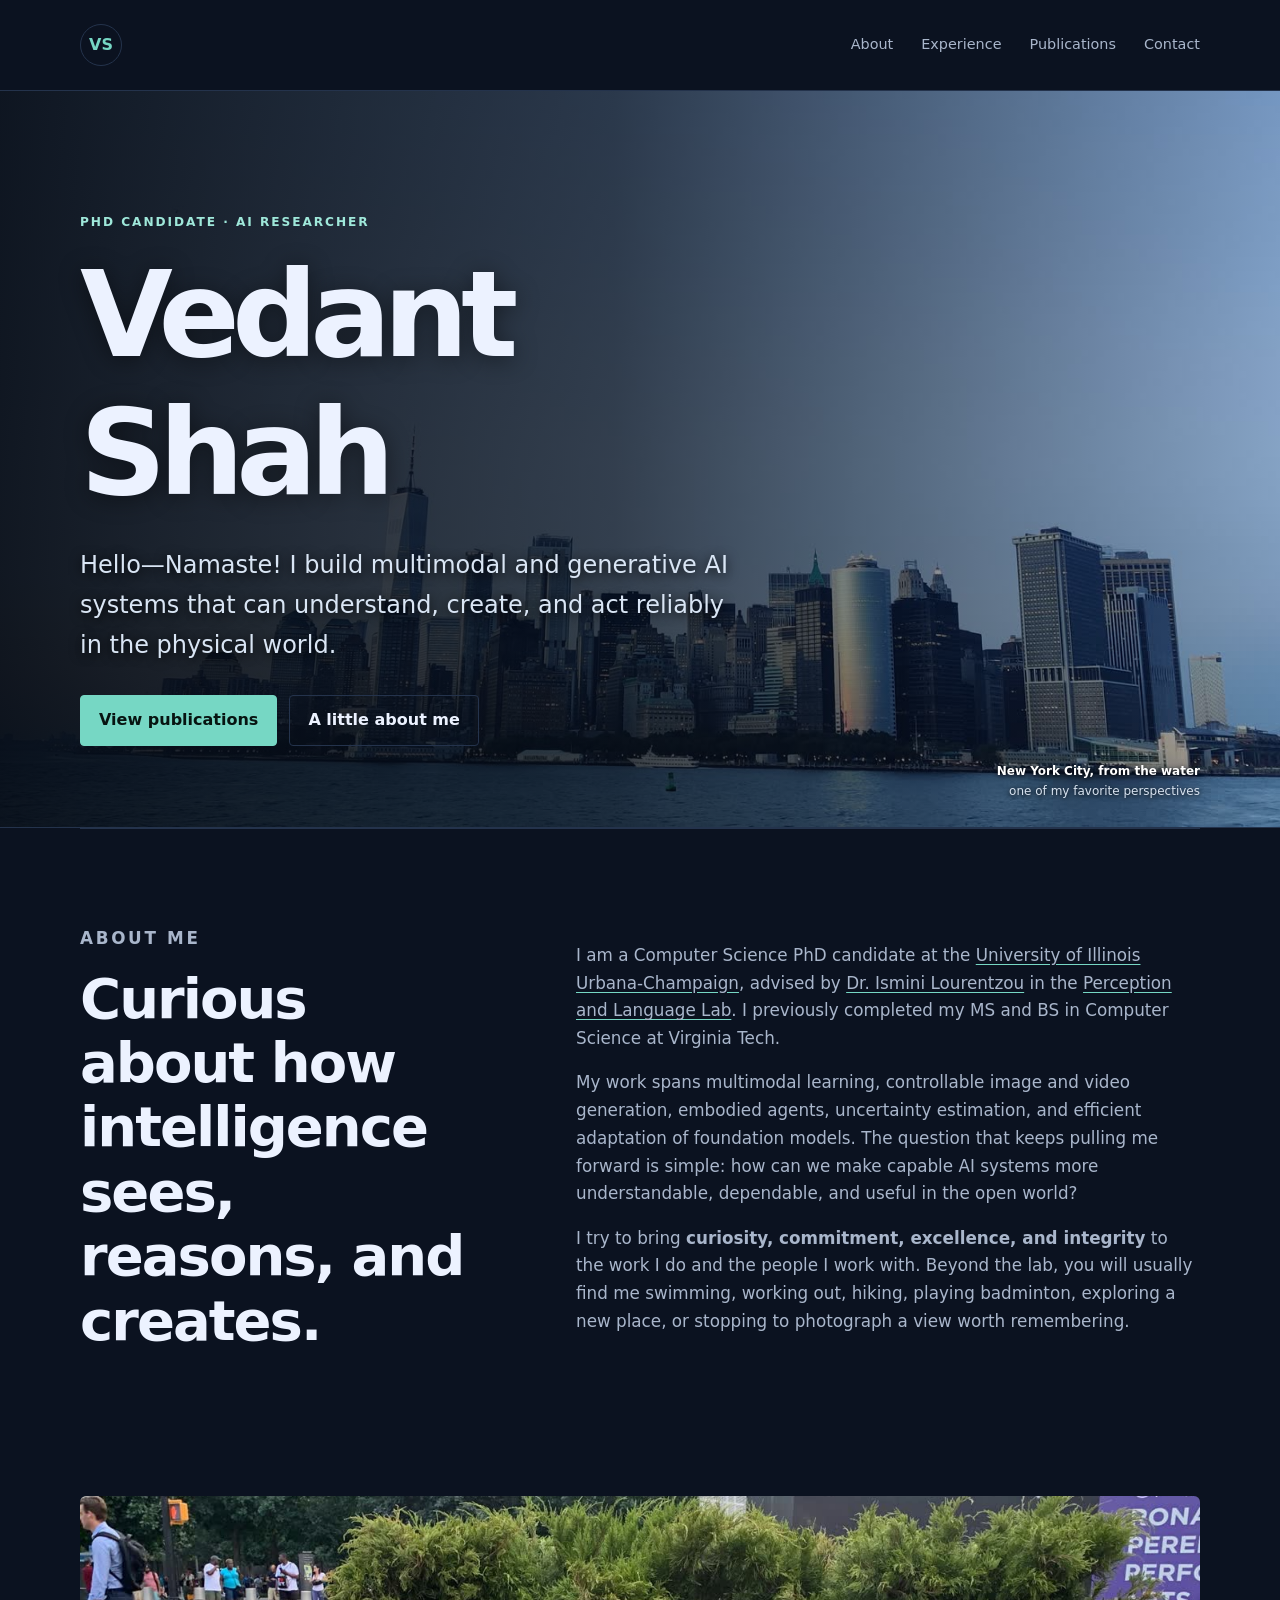
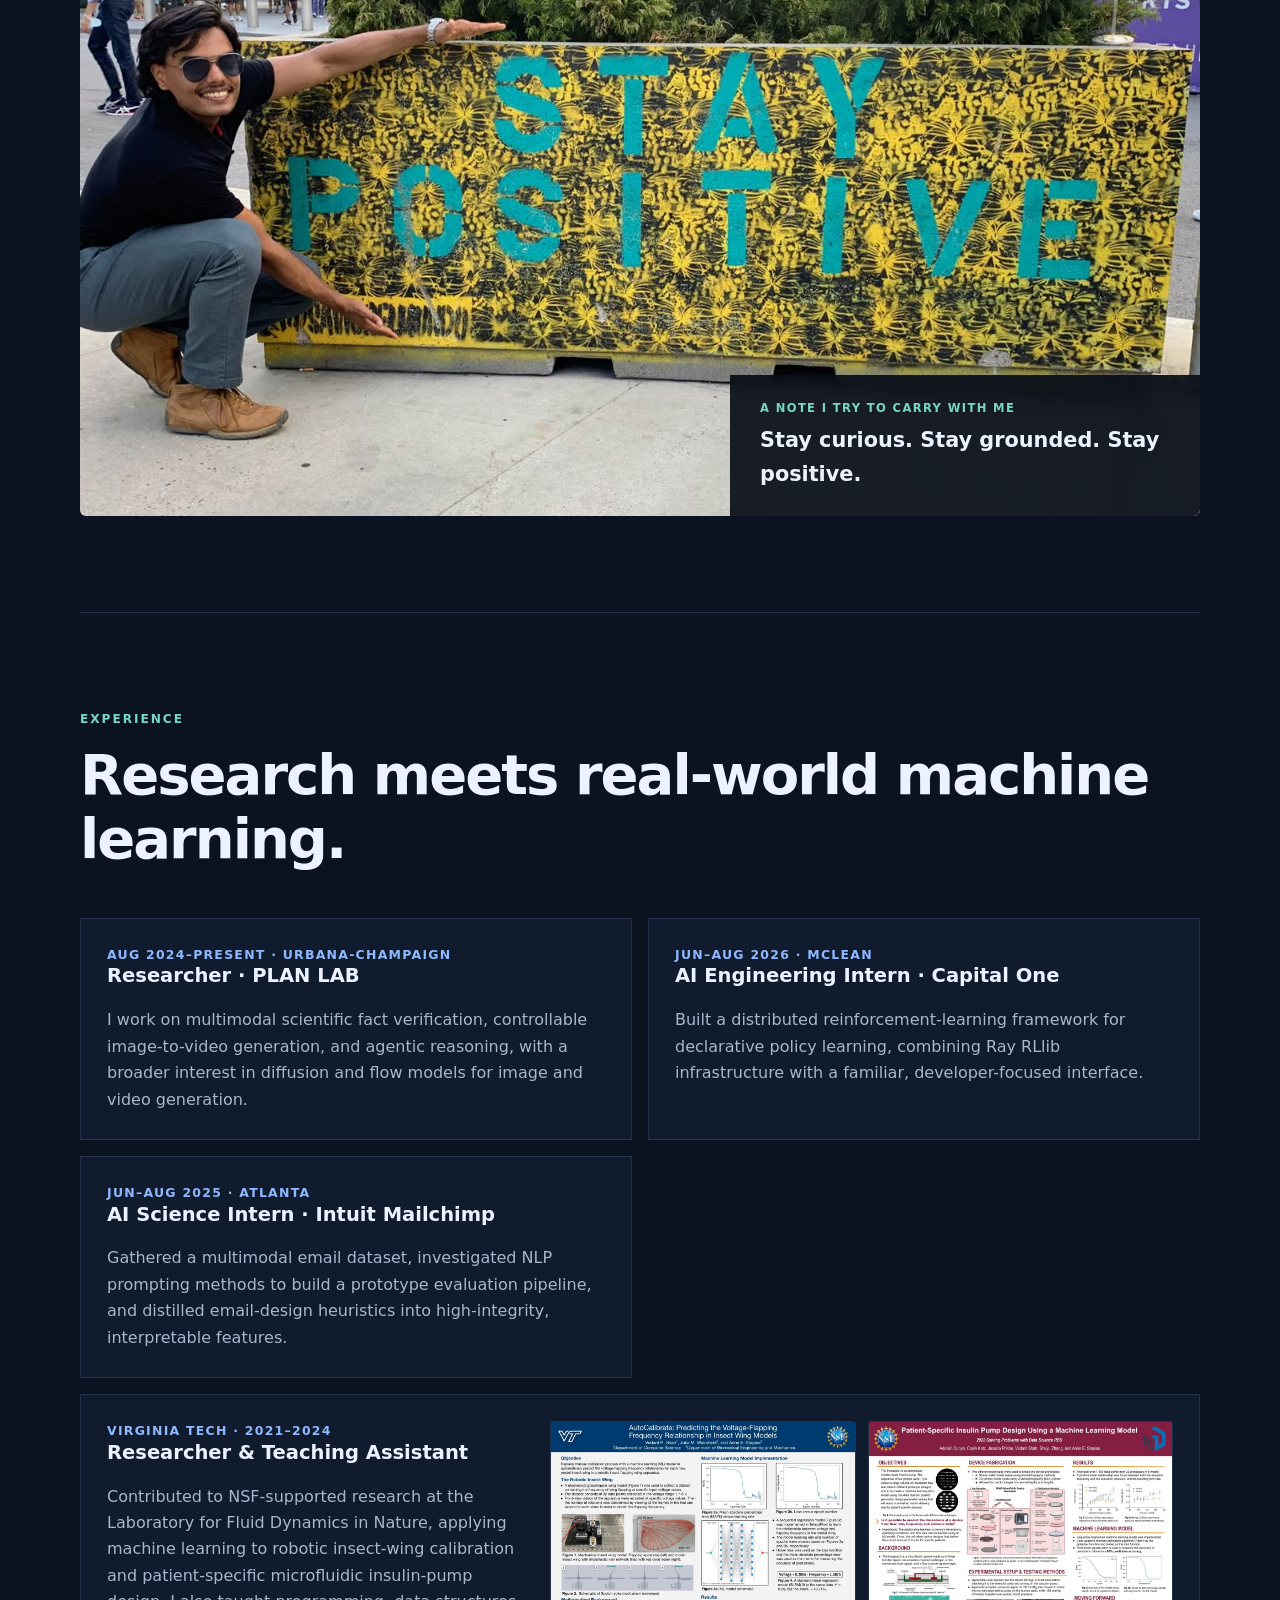
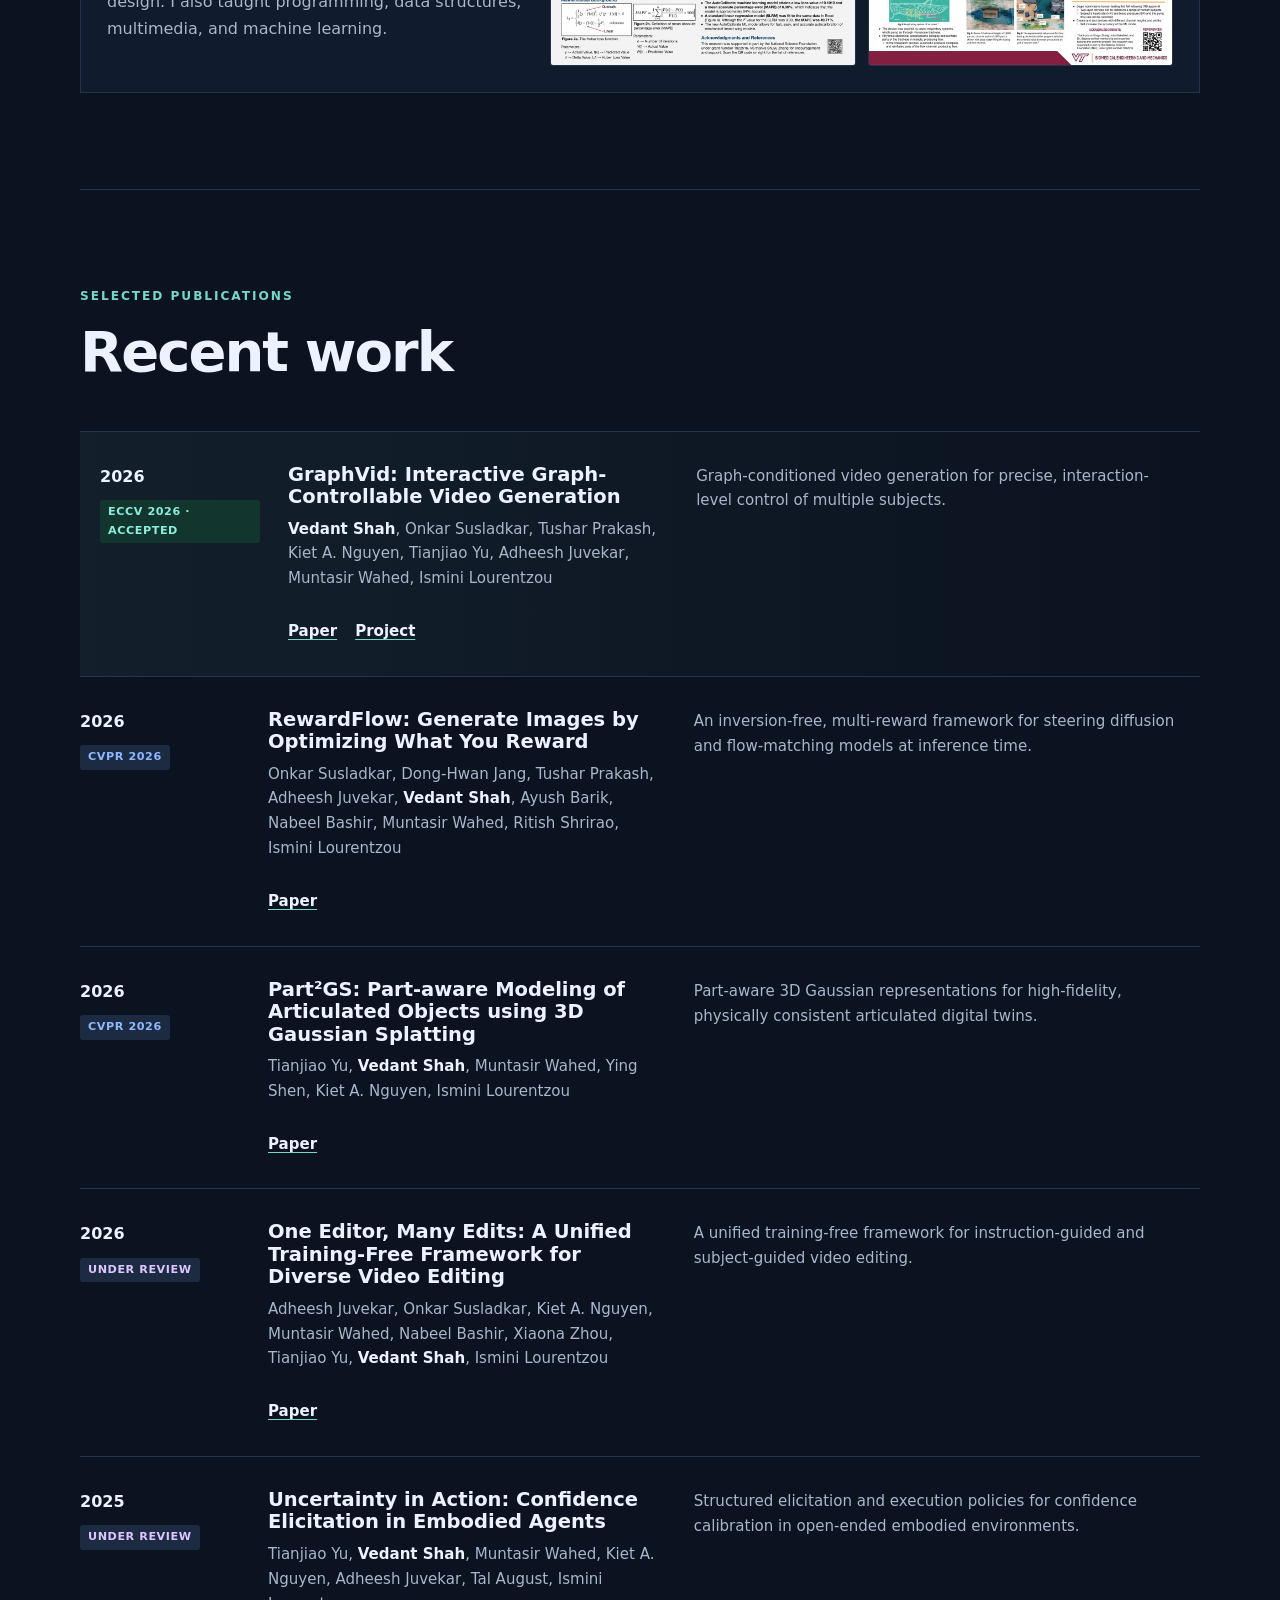
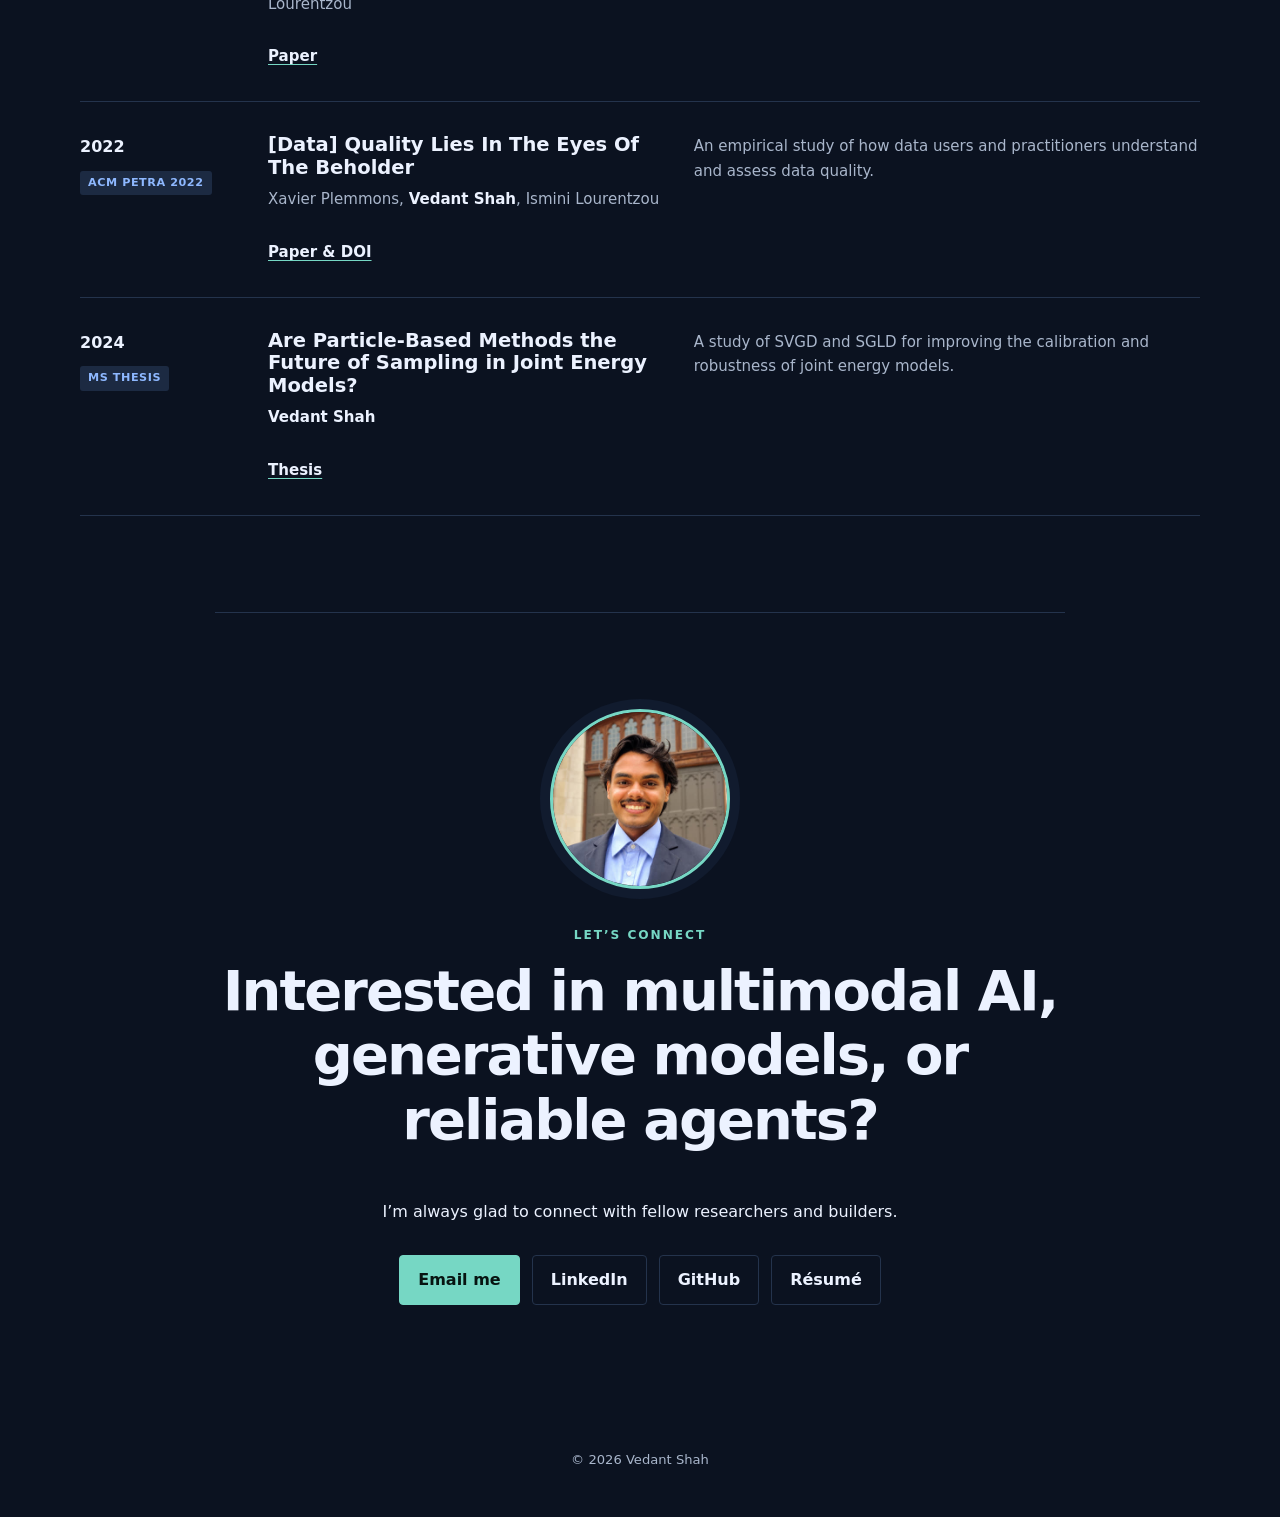
==== commit aebdbbf8: "made updates to revamp the website and make it more relevant and faster to load" ====
--- a/index.html
+++ b/index.html
@@ -1,243 +1,52 @@
-<!DOCTYPE HTML>
-<!--
-	Dimension by HTML5 UP
-	html5up.net | @ajlkn
-	Free for personal and commercial use under the CCA 3.0 license (html5up.net/license)
--->
-<html>
-	<head>
-		<script src="https://cdnjs.cloudflare.com/ajax/libs/lazysizes/5.3.0/lazysizes.min.js"></script>
-		<title>Vedant Shah</title>
-		<meta charset="utf-8" />
-		<meta name="viewport" content="width=device-width, initial-scale=1, user-scalable=no" />
-		<link rel="stylesheet" href="assets/css/main.css" />
-		<noscript><link rel="stylesheet" href="assets/css/noscript.css" /></noscript>
-	</head>
-	<body class="is-preload">
-
-		<!-- Wrapper -->
-			<div id="wrapper">
-
-				<!-- Header -->
-					<header id="header">
-						<div class="logo">
-							<span class="icon solid fa-laptop-code"></span>
-						</div>
-						<div class="content">
-							<div class="inner">
-								<h1>Vedant's Journey</h1>
-								<p> Hello (Namaste), my name is Vedant Shah. Allow me to introduce myself to you :)</p>
-							</div>
-						</div>
-						<nav>
-							<ul>
-								<li><a href="#about">About Me</a></li>
-								<li><a href="#research">Research </a></li>
-								<li><a href="project.html">Projects</a></li>
-								<li><a href="#contact">Contact</a></li>
-								
-							</ul>
-						</nav>
-					</header>
-
-				<!-- Main -->
-					<div id="main">
-
-						<!-- Intro -->
-							<article id="about">
-								<h2 class="major">About Me</h2>
-								<span class="image main"><img src="overlay.png" data-src="images/pic01.jpg" class="lazyload" style="filter:brightness(100%)" alt="" /></span>
-								<p><h2>Hello, I'm Vedant Shah</h2> 
-								    I'm a Machine Learning Researcher passionate about Artificial Intelligenece (AI). Presently, I'm pursuing my Ph.D in Computer Science at <a href="https://siebelschool.illinois.edu/"> <b>  University of Illinois Urbana-Champaign </b></a>, having completed my Master's in computer science at <a href="https://cs.vt.edu/"> <b>Virginia Tech</b> </a>. My academic journey has been marked by a strong GPA of 4.0, reflecting my dedication and commitment to my field.
-								</p>
-								<p>
-									My research interests lie at the intersection of parameter-efficient fine-tuning, multimodal learning, deep generative models, and data quality. My work is dedicated to developing robust methodologies that improve fine-tuning efficiency and uncertainty estimation in calibration of generative AI models. My master's thesis, <a href="https://hdl.handle.net/10919/120961"> <b>Are Particle-Based Methods the Future of Sampling in Joint Energy Models? A Deep Dive into SVGD and SGLD</b> </a> explored different classical sampling techniques to improve calibration of image classification models. In parallel, I'm also leveraging foundation models (FMs) for uncertainty elicitation in open-world settings, aiming to improve AI robustness and interpretability.
-								</p>
-								<p>
-									My technical prowess spans across Deep Learning, and Data Science, with proficiency in frameworks and libraries like PyTorch, Mediapipe, Transformers (Hugging Face), NTLK, ONNX, OpenCV, and Scikit-Learn. Additionally, I have extensive experience in data engineering and visualization using Pandas, NumPy, Seaborn, and Matplotlib.
-								</p>	
-								<p>
-									I have had the privilege of working under,<a href="https://isminoula.github.io/"><b> Dr. Ismini Lourentzou</b></a>, in the <a href="https://plan-lab.github.io/"> Perception and Language Lab </a>, both at Virginia Tech and now at UIUC. My previous experiences also include a research internship at the <a href="https://www.stapleslab.org/"> <b>	Laboratory for Fluid Dynamics in Nature </b></a>, where I led the development of a machine learning model for blood pressure variation detection by leveraging photoplethysmography signals and regression analysis for understanding hemodynamics. 
-									I have also served as a reviewer for AAAI, PETRA, ICCV, and ICML conferences, contributing to the broader research community. You can learn more through my <a href="#research"><strong>publications</strong></a> and <a href="project.html"><strong>research projects</strong></a>.
-								</p>
-								<p>
-									Beyond research, I have served as a teaching assistant for five semesters across diverse courses, ranging from core programming to capstone projects, fostering both technical and collaborative skills in my students. Outside of academia, I enjoy swimming, working out, hiking, and playing badminton. I am driven by the values of commitment, curiosity, excellence, and integrity, striving to embody them in all my pursuits.
-								</p>
-							</article>
-
-						<!-- Research -->
-							<article id="research">
-								<h2 class="major">Research</h2>
-								<h3>Publication:</h3>
-								<span class="image main"><img src="overlay.png" data-src="images/pic03.jpg" class="lazyload" style="filter:brightness(110%)" alt="" /></span>
-								<p>
-									<h3>
-											[Data] Quality Lies In The Eyes Of The Beholder			
-									</h3>
-								Xavier Plemming, <strong>Vedant Shah</strong>, Ismini Lourentzou
-								<br>
-								Keywords: Datasets, Data Quality, Data Utility, User Survey, Data Analytics.
-								<br>
-								<span class="icon solid fa-bahai"> </span>
-								<a href="https://dl.acm.org/doi/proceedings/10.1145/3529190"> <b> ACM PETRA 2022</b> </a> Association for Computing Machinery Pervasive Technologies Related to Assistive Environments
-								<br>
-								<div style="width:550px;height:200px;line-height:1.5em;position:relative;right:5px;overflow:auto;padding:5px;">
-									Abstract: As large-scale machine learning models become more prevalent
-									in assistive and pervasive technologies, the research community
-									has started examining limitations and challenges that arise from
-									training data, e.g., fairness, bias, and interpretability issues. To
-									this end, data-centric approaches are increasingly prevailing over
-									time, showing that high-quality data is a critical component in
-									many applications. Several studies explore methods to define and
-									improve data quality, however, no uniform definition exists. In
-									this work, we present an empirical analysis of the multifaceted
-									problem of evaluating data quality. Our work aims at identifying
-									data quality challenges that are most commonly observed by data
-									users and practitioners. Inspired by the need for generally applicable
-									methods, we select a representative set of quality indicators, that
-									covers a broad spectrum of issues, and investigate the utility of these
-									indicators on a broad range of datasets through inter-annotator
-									agreement analysis. Our work provides insights and presents open
-									challenges in designing improved data life cycles.
-								</div>
-								<a href="https://dl.acm.org/doi/pdf/10.1145/3529190.3529222"><span class="icon solid fa-file-pdf"> </span><strong>Paper</strong></a>
-								&nbsp;
-								<a href="https://doi.org/10.1145/3529190.3529222"><span class="icon solid fa-search"> </span><strong>DOI</strong></a>
-								</p>
-
-								<span class="image main"><img src="overlay.png" data-src="images/VThesis.png" class="lazyload" style="filter:brightness(110%)" alt="" /></span>
-								<p>
-									<h3>
-											Are Particle-Based Methods the Future of Sampling in Joint Energy Models? A Deep Dive into SVGD and SGLD			
-									</h3>
-								<strong>Vedant Shah</strong>
-								<br>
-								Keywords: Variational Inference, Stein Variational Gradient Descent, Joint Energy Models, Markov Chain Monte Carlo Methods, Stochastic Gradient Langevin Dynamics.
-								<br>
-								<span class="icon solid fa-bahai"> </span>
-								<a href="https://vtechworks.lib.vt.edu/info/aboutus"> <b> VTechWorks 2024 </b> </a>
-								<br>
-								<div style="width:550px;height:200px;line-height:1.5em;position:relative;right:5px;overflow:auto;padding:5px;">
-									Abstract: This thesis explores advanced techniques for improving machine learning models with a focus on developing well-calibrated and robust classifiers. We concentrated on two methods, Stein Variational Gradient Descent (SVGD) and Stochastic Gradient Langevin Dynamics (SGLD), to evaluate their effectiveness in enhancing classification accuracy and reliability. Our research introduced a new mathematical approach to improve the stability and performance of Joint Energy Models (JEMs). By leveraging the generative capabilities of SVGD, the model is guided to learn better data representations, which are crucial for robust classification. Using the CIFAR-10 image dataset, we confirmed prior research indicating that SGLD, particularly when combined with an optimization method called Sharpness-Aware Minimization (SAM), delivered the best results in terms of accuracy and stability. Notably, SVGD without SAM, despite yielding slightly lower classification accuracy, exhibited significantly lower calibration error, making it particularly valuable for safety-critical applications. However, SVGD required careful tuning of hyperparameters and substantial computational resources. This study lays the groundwork for future efforts to enhance the efficiency and reliability of these advanced sampling techniques, with the overarching goal of improving classifier calibration and robustness with JEMs.
-								</div>
-								<a href="https://vtechworks.lib.vt.edu/server/api/core/bitstreams/58b8db89-7397-4dcd-90cd-1188fc4ca7da/content"><span class="icon solid fa-file-pdf"> </span><strong>Paper</strong></a>
-								&nbsp;
-								<a href="https://hdl.handle.net/10919/120961"><span class="icon solid fa-search"> </span><strong>DOI</strong></a>
-								</p>								
-								<p>
-									<h3>
-										Poster Presentation:				
-									</h3>
-									<span class="image main"><img src="overlay.png" data-src="images/pic04.jpg" class="lazyload" style="filter:brightness(100%)"alt="" /></span>
-									<strong> Vedant Shah</strong>, Julia WakeField, Anne Staples
-									<br>
-									<span class="icon solid fa-bahai"> </span>
-									<a href="https://www.research.undergraduate.vt.edu/summer-research-vt/student-support/summer-research-sym.html"><b> Virginia Tech Summer Research Symposium 2022 </b></a>
-									<div style="width:550px;height:200px;line-height:1.5em;position:relative;right:5px;overflow:auto;padding:5px;">
-										Abstract: A mechanical insect wing station has been constructed to understand the underlying fluid dynamic principles which guide the circulation of hemolymph in an insect wing. 
-										The frequency at which the wing flaps depends on the voltage fed to the motor and on the inertial properties of the wing. Using machine learning (ML) to perform regression, 
-										estimating the values of dependent variables based on independent variables, is a well-studied task both in academia and industry. While many generic regression models are available,
-										we wanted to be able to calibrate the apparatus for new wings using only sparse data. A custom regression model was built using Tensorflow with the adaptive moment estimation algorithm 
-										(Adam) as the optimization function and Huber as the loss function to learn the relationship between the voltage and frequency of specific insect wing models fabricated with stereolithography 
-										resin printers. Datasets were prepared by manually tracking the flapping wing in video data in order to find the flapping frequency in Hertz and the voltage from the power source in Volts at 
-										that frequency. The mean absolute percentage error is used to measure the accuracy of the prediction. The model predicts voltage based on input frequency with a 94% success rate. Automating 
-										this manual task with an ML model improves the accuracy of values. This is essential to improve data accuracy in the insect wing hemodynamics experiments which has a broader application to 
-										downstream tasks such as developing systems for drug delivery and other applications in human health.
-									</div>
-									<a href="https://drive.google.com/file/d/1Y6FPl0awdmT3tv6JXpTPmmz77JgBvgvp/view?usp=sharing"><span class="icon solid fa-file-pdf"> </span><strong>High-Res Poster Pdf</strong></a>
-									&nbsp;
-									<a href="https://drive.google.com/file/d/1TeWqqgja_3F5vUgEf8ou9dlbHF9mF3Cn/view?usp=sharing"><span class="icon solid fa-book"></span> <strong>Abstract [pg 203]</strong></a>
-									&nbsp;
-									<a href="https://github.com/sVedantWork/FINLAB-ML-BioMed-Research/blob/main/GrassHoper_Wing_Model.ipynb"><span class="icon brands fa-github"></span> <strong> Code</strong></a>
-
-									<span class="image main"><img src="overlay.png" data-src="images/pic05.jpg" class="lazyload" style="filter:brightness(110%)" alt="" /></span>
-									Adaliah Duyna, Cayla Catz, Jessica Prisbe, <strong>Vedant Shah</strong>, Shuyu Zhang, Anne Staples
-									<br>
-									<span class="icon solid fa-bahai"> </span>
-									<a href="https://www.research.undergraduate.vt.edu/summer-research-vt/student-support/summer-research-sym.html"><b> Virginia Tech Summer Research Symposium 2022 </b></a>
-									<div style="width:550px;height:200px;line-height:1.5em;position:relative;right:5px;overflow:auto;padding:5px;">
-										Abstract: Over 500 million people are affected by diabetes worldwide. For insulin-dependent patients, treatments include bulky and inconvenient battery-powered insulin pumps and painful syringe injections. 
-										The InsulPatch is an alternative, smaller-scale insulin delivery pump currently under development. It provides an inexpensive way to administer insulin easily, painlessly, and without a power source,
-										making insulin delivery more convenient for Type 1 diabetics. Inspired by the insect respiratory system, the InsulPatch features a multilayer microfluidic pump system. It uses the wearer’s radial pulse to 
-										pump insulin transdermally via a microneedle array. Photolithography and stereolithography (SLA) 3D printing microfabrication techniques were used to create device design molds. The molds were then used 
-										to create the InsulPatch device layers by pouring liquid polydimethylsiloxane (PDMS) into the molds and baking to cure the PDMS. The devices contain three layers: a top layer consisting of actuation channels,
-										a thin middle membrane, and a bottom layer containing the flow channels. Flow rate data was collected at different actuation pressures and frequencies for different flow and actuation channel geometric design 
-										parameters. The devices were actuated using pressurized air signals representing different blood pressures and heart rates. The flow rate data was collected and analyzed using Graphpad Prism. This data was then
-										used to create a sequential regression machine learning model with 80% prediction accuracy, enabling the solution of the inverse problem of producing device designs for specific patients. After successful clinical 
-										trials, the InsulPatch will allow for accessible, painless, and convenient insulin delivery.
-									</div>
-									<a href="https://drive.google.com/file/d/1FvoaUCUgjZ7Mq3i3mdWjM5YGdXDSCOkw/view?usp=sharing"><span class="icon solid fa-file-pdf"> </span><strong>High-Res Poster Pdf</strong></a>
-									&nbsp;
-									<a href="https://drive.google.com/file/d/1TeWqqgja_3F5vUgEf8ou9dlbHF9mF3Cn/view?usp=sharing"><span class="icon solid fa-book"></span> <strong> Abstract [pg 123]</strong></a>
-									&nbsp;
-									<a href="https://github.com/sVedantWork/FINLAB-ML-BioMed-Research/blob/main/InsulPatch_ML_model.ipynb"><span class="icon brands fa-github"></span> <strong> Code</strong></a>
-
-									<span class="image main"><img src="overlay.png" data-src="images/pic09.jpg" class="lazyload" style="filter:brightness(110%)" alt="" /></span>
-									John Do, <strong> Vedant Shah </strong>, Yoon Choi, Anne Staples
-									<br>
-									<span class="icon solid fa-bahai"> </span>
-									<a href="https://icat.vt.edu/events/2023/05/icat-day.html"><b> Institute for Creativity, Arts, And Technology Day 2023 </b></a>
-									<div style="width:550px;height:200px;line-height:1.5em;position:relative;right:5px;overflow:auto;padding:5px;">
-										Abstract: 1 in 4 women experience intimate partner violence. Safety Tank, is a simple tank top with a detachable device created to detect unusual linear and rotational accelerations associated with interpersonal violence. 
-										By utilizing an accelerometer and gyroscope, the device can accurately monitor changes in motion, including forceful falls. When a concerning event occurs, Safety Tank generates alerts that are immediately sent to predetermined contacts,
-										such as healthcare providers, intervention teams, and trusted friends. 
-									</div>
-									<a href="https://drive.google.com/file/d/1I0sKuSgVmZsqky24VaASE-7jXffhBruJ/view?usp=sharing"><span class="icon solid fa-file-pdf"> </span><strong>High-Res Poster Pdf</strong></a>
-									&nbsp;
-									<a href="https://drive.google.com/file/d/1koPJZuOzRvM4AEe2yZ-aFxmRKna7eOi_/view?usp=sharing"><span class="icon solid fa-video"></span> <strong> Demo Video</strong></a>
-			
-								</p>	
-							</article>
-
-						<!-- Contact -->
-							<article id="contact">
-								<h2 class="major">Contact</h2>
-								<div style="display:inline-block; vertical-align:top">
-									<img src="overlay.png" data-src="images/pic13.jpg" class="lazyload" width="270" height="500" alt="" />
-								</div>
-								&nbsp;&nbsp;&nbsp;&nbsp;&nbsp;&nbsp;&nbsp;&nbsp;&nbsp;&nbsp;&nbsp;
-								&nbsp;&nbsp;&nbsp;&nbsp;&nbsp;&nbsp;&nbsp;&nbsp;
-								<div style="display:inline-block;vertical-align:bottom;text-align:justify;font-size:x-large">
-									<ul class="icons">
-										<br><br>
-										<li><a href="https://www.linkedin.com/in/shahvedant/" class="icon brands fa-linkedin "><span class="label">LinkedIn</span></a></li>
-										<strong>LinkedIn</strong>
-										<br>
-										<br>
-										<br>
-										<li><a href="https://github.com/sVedantWork?tab=repositories" class="icon brands fa-github"><span class="label">GitHub</span></a></li>
-										<strong>GitHub</strong>
-										<br>
-										<br>		
-										<br>							
-										<li><a href="mailto:vrshah4@illinois.edu" class="icon solid fa-envelope "><span class="label">Email</span></a></li>
-										<strong>Email</strong>
-										<br>
-										<br>
-										<br>
-										<li><a href="https://drive.google.com/file/d/1o0VvfSLv7FwEw5EcsSsAFCKs-Sd2j6kv/view?usp=sharing" class="icon solid fa-file"><span class="label">Resume</span></a></li>
-										<strong>Resume</strong>
-									</ul>
-								</div>	
-							</article>
-					</div>
-
-				<!-- Footer -->
-					<footer id="footer">
-						<p class="copyright">&copy; 2025 by Vedant Shah designed with: <a href="https://html5up.net">HTML5 UP</a>.</p>
-					</footer>
-
-			</div>
-
-		<!-- BG -->
-			<div id="bg"></div>
-
-		<!-- Scripts -->
-			<script src="assets/js/jquery.min.js"></script>
-			<script src="assets/js/browser.min.js"></script>
-			<script src="assets/js/breakpoints.min.js"></script>
-			<script src="assets/js/util.js"></script>
-			<script src="assets/js/main.js"></script>
-
-	</body>
-</html>
+<!doctype html>
+<html lang="en">
+<head>
+  <meta charset="utf-8">
+  <meta name="viewport" content="width=device-width, initial-scale=1">
+  <meta name="description" content="Vedant Shah is a Computer Science PhD candidate at UIUC researching multimodal learning, generative models, and reliable AI.">
+  <meta name="theme-color" content="#0b1220">
+  <title>Vedant Shah — AI Researcher</title>
+  <link rel="preload" href="images/nyc-skyline.jpg" as="image" type="image/jpeg">
+  <link rel="stylesheet" href="assets/css/site.css">
+</head>
+<body>
+  <header class="site-header"><a class="brand" href="#top" aria-label="Vedant Shah, home">VS</a><nav aria-label="Primary navigation"><a href="#about">About</a><a href="#experience">Experience</a><a href="#publications">Publications</a><a href="#contact">Contact</a></nav></header>
+  <main id="top">
+    <section class="hero" aria-labelledby="hero-title">
+      <div class="hero-copy"><p class="eyebrow">PhD Candidate · AI Researcher</p><h1 id="hero-title">Vedant Shah</h1><p class="lede">Hello—Namaste! I build multimodal and generative AI systems that can understand, create, and act reliably in the physical world.</p><div class="actions"><a class="button primary" href="#publications">View publications</a><a class="button" href="#about">A little about me</a></div></div>
+      <p class="photo-note">New York City, from the water<br><span>one of my favorite perspectives</span></p>
+    </section>
+    <section id="about" class="section two-column">
+      <div><p class="eyebrow">About me</p><h2>Curious about how intelligence sees, reasons, and creates.</h2></div>
+      <div><p>I am a Computer Science PhD candidate at the <a href="https://siebelschool.illinois.edu/">University of Illinois Urbana-Champaign</a>, advised by <a href="https://isminoula.github.io/">Dr. Ismini Lourentzou</a> in the <a href="https://plan-lab.github.io/">Perception and Language Lab</a>. I previously completed my MS and BS in Computer Science at Virginia Tech.</p><p>My work spans multimodal learning, controllable image and video generation, embodied agents, uncertainty estimation, and efficient adaptation of foundation models. The question that keeps pulling me forward is simple: how can we make capable AI systems more understandable, dependable, and useful in the open world?</p><p>I try to bring <strong>curiosity, commitment, excellence, and integrity</strong> to the work I do and the people I work with. Beyond the lab, you will usually find me swimming, working out, hiking, playing badminton, exploring a new place, or stopping to photograph a view worth remembering.</p></div>
+    </section>
+    <figure class="personal-photo">
+      <img src="images/stay-positive.jpg" width="1400" height="1050" loading="lazy" alt="Vedant beside a colorful Stay Positive mural in New York City">
+      <figcaption><span>A note I try to carry with me</span><strong>Stay curious. Stay grounded. Stay positive.</strong></figcaption>
+    </figure>
+    <section id="experience" class="section">
+      <p class="eyebrow">Experience</p><h2>Research meets real-world machine learning.</h2>
+      <div class="experience-grid">
+        <article class="experience-card"><p class="date">Aug 2024–present · Urbana-Champaign</p><h3>Researcher · PLAN LAB</h3><p>I work on multimodal scientific fact verification, controllable image-to-video generation, and agentic reasoning, with a broader interest in diffusion and flow models for image and video generation.</p></article>
+        <article class="experience-card"><p class="date">Jun–Aug 2026 · McLean</p><h3>AI Engineering Intern · Capital One</h3><p>Built a distributed reinforcement-learning framework for declarative policy learning, combining Ray RLlib infrastructure with a familiar, developer-focused interface.</p></article>
+        <article class="experience-card"><p class="date">Jun–Aug 2025 · Atlanta</p><h3>AI Science Intern · Intuit Mailchimp</h3><p>Gathered a multimodal email dataset, investigated NLP prompting methods to build a prototype evaluation pipeline, and distilled email-design heuristics into high-integrity, interpretable features.</p></article>
+        <article class="experience-card vt-card"><div><p class="date">Virginia Tech · 2021–2024</p><h3>Researcher &amp; Teaching Assistant</h3><p>Contributed to NSF-supported research at the Laboratory for Fluid Dynamics in Nature, applying machine learning to robotic insect-wing calibration and patient-specific microfluidic insulin-pump design. I also taught programming, data structures, multimedia, and machine learning.</p></div><div class="poster-grid"><a href="images/pic04.jpg" aria-label="Open full AutoCalibrate research poster"><img src="images/poster-autocalibrate.jpg" width="1100" height="880" loading="lazy" alt="AutoCalibrate NSF research poster"></a><a href="images/pic05.jpg" aria-label="Open full patient-specific insulin pump research poster"><img src="images/poster-insulpatch.jpg" width="1100" height="880" loading="lazy" alt="Patient-specific insulin pump NSF research poster"></a></div></article>
+      </div>
+    </section>
+    <section id="publications" class="section">
+      <p class="eyebrow">Selected publications</p><h2>Recent work</h2>
+      <div class="publication-list">
+        <article class="paper featured"><div class="paper-meta"><span class="year">2026</span><span class="status accepted">ECCV 2026 · Accepted</span></div><div><h3>GraphVid: Interactive Graph-Controllable Video Generation</h3><p><strong>Vedant Shah</strong>, Onkar Susladkar, Tushar Prakash, Kiet A. Nguyen, Tianjiao Yu, Adheesh Juvekar, Muntasir Wahed, Ismini Lourentzou</p></div><p class="summary">Graph-conditioned video generation for precise, interaction-level control of multiple subjects.</p><p class="paper-links"><a href="https://arxiv.org/abs/2607.21580">Paper</a><a href="https://plan-lab.github.io/projects/graphvid/">Project</a></p></article>
+        <article class="paper"><div class="paper-meta"><span class="year">2026</span><span class="status published">CVPR 2026</span></div><div><h3>RewardFlow: Generate Images by Optimizing What You Reward</h3><p>Onkar Susladkar, Dong-Hwan Jang, Tushar Prakash, Adheesh Juvekar, <strong>Vedant Shah</strong>, Ayush Barik, Nabeel Bashir, Muntasir Wahed, Ritish Shrirao, Ismini Lourentzou</p></div><p class="summary">An inversion-free, multi-reward framework for steering diffusion and flow-matching models at inference time.</p><p class="paper-links"><a href="https://arxiv.org/abs/2604.08536">Paper</a></p></article>
+        <article class="paper"><div class="paper-meta"><span class="year">2026</span><span class="status published">CVPR 2026</span></div><div><h3>Part²GS: Part-aware Modeling of Articulated Objects using 3D Gaussian Splatting</h3><p>Tianjiao Yu, <strong>Vedant Shah</strong>, Muntasir Wahed, Ying Shen, Kiet A. Nguyen, Ismini Lourentzou</p></div><p class="summary">Part-aware 3D Gaussian representations for high-fidelity, physically consistent articulated digital twins.</p><p class="paper-links"><a href="https://arxiv.org/abs/2506.17212">Paper</a></p></article>
+        <article class="paper"><div class="paper-meta"><span class="year">2026</span><span class="status review">Under review</span></div><div><h3>One Editor, Many Edits: A Unified Training-Free Framework for Diverse Video Editing</h3><p>Adheesh Juvekar, Onkar Susladkar, Kiet A. Nguyen, Muntasir Wahed, Nabeel Bashir, Xiaona Zhou, Tianjiao Yu, <strong>Vedant Shah</strong>, Ismini Lourentzou</p></div><p class="summary">A unified training-free framework for instruction-guided and subject-guided video editing.</p><p class="paper-links"><a href="https://arxiv.org/abs/2609.04190">Paper</a></p></article>
+        <article class="paper"><div class="paper-meta"><span class="year">2025</span><span class="status review">Under review</span></div><div><h3>Uncertainty in Action: Confidence Elicitation in Embodied Agents</h3><p>Tianjiao Yu, <strong>Vedant Shah</strong>, Muntasir Wahed, Kiet A. Nguyen, Adheesh Juvekar, Tal August, Ismini Lourentzou</p></div><p class="summary">Structured elicitation and execution policies for confidence calibration in open-ended embodied environments.</p><p class="paper-links"><a href="https://arxiv.org/abs/2503.10628">Paper</a></p></article>
+        <article class="paper"><div class="paper-meta"><span class="year">2022</span><span class="status published">ACM PETRA 2022</span></div><div><h3>[Data] Quality Lies In The Eyes Of The Beholder</h3><p>Xavier Plemmons, <strong>Vedant Shah</strong>, Ismini Lourentzou</p></div><p class="summary">An empirical study of how data users and practitioners understand and assess data quality.</p><p class="paper-links"><a href="https://doi.org/10.1145/3529190.3529222">Paper &amp; DOI</a></p></article>
+        <article class="paper thesis"><div class="paper-meta"><span class="year">2024</span><span class="status thesis-label">MS thesis</span></div><div><h3>Are Particle-Based Methods the Future of Sampling in Joint Energy Models?</h3><p><strong>Vedant Shah</strong></p></div><p class="summary">A study of SVGD and SGLD for improving the calibration and robustness of joint energy models.</p><p class="paper-links"><a href="https://hdl.handle.net/10919/120961">Thesis</a></p></article>
+      </div>
+    </section>
+    <section id="contact" class="section contact"><img class="contact-portrait" src="images/vedant-headshot.jpg" width="400" height="400" loading="lazy" alt="Vedant Shah"><p class="eyebrow">Let’s connect</p><h2>Interested in multimodal AI, generative models, or reliable agents?</h2><p>I’m always glad to connect with fellow researchers and builders.</p><div class="actions"><a class="button primary" href="mailto:vrshah4@illinois.edu">Email me</a><a class="button" href="https://www.linkedin.com/in/shahvedant/">LinkedIn</a><a class="button" href="https://github.com/sVedantWork">GitHub</a><a class="button" href="https://drive.google.com/file/d/1fkbc8GBwHEsRuH0UrT3J8xr1eilAtU5J/view">Résumé</a></div></section>
+  </main>
+  <footer><p>© 2026 Vedant Shah</p></footer>
+</body>
+</html>
--- a/assets/css/site.css
+++ b/assets/css/site.css
@@ -0,0 +1,94 @@
+:root{--bg:#0b1220;--panel:#111b2e;--text:#ecf2ff;--muted:#a9b6cb;--line:#24334c;--accent:#76d7c4;--accent2:#8eb8ff;--max:1120px}
+*{box-sizing:border-box}
+html{scroll-behavior:smooth}
+body{margin:0;background:var(--bg);color:var(--text);font-family:Inter,ui-sans-serif,system-ui,-apple-system,BlinkMacSystemFont,"Segoe UI",sans-serif;line-height:1.65}
+a{color:inherit;text-decoration-color:var(--accent);text-underline-offset:.2em}
+a:hover{color:var(--accent)}
+.site-header{width:min(calc(100% - 40px),var(--max));margin:auto;padding:24px 0;display:flex;align-items:center;justify-content:space-between}
+.brand{display:grid;place-items:center;width:42px;height:42px;border:1px solid var(--line);border-radius:50%;color:var(--accent);font-weight:800;text-decoration:none}
+.site-header nav{display:flex;gap:28px}
+.site-header nav a{color:var(--muted);text-decoration:none;font-size:.9rem}
+.site-header nav a:hover{color:var(--text)}
+main,footer{width:min(calc(100% - 40px),var(--max));margin:auto}
+.hero{min-height:76vh;display:grid;grid-template-columns:1.2fr .8fr;gap:72px;align-items:center;padding:70px 0 110px}
+.eyebrow{margin:0 0 14px;color:var(--accent);font-size:.76rem;font-weight:800;letter-spacing:.16em;text-transform:uppercase}
+h1,h2,h3{line-height:1.15;margin-top:0}
+h1{font-size:clamp(4rem,10vw,7.5rem);letter-spacing:-.065em;margin-bottom:24px}
+h2{font-size:clamp(2rem,5vw,3.5rem);letter-spacing:-.035em}
+h3{font-size:1.22rem}
+.lede{max-width:660px;color:var(--muted);font-size:clamp(1.15rem,2.5vw,1.5rem)}
+.portrait{width:100%;height:auto;aspect-ratio:4/3;object-fit:cover;object-position:center 35%;border-radius:6px;box-shadow:22px 22px 0 #15233a}
+.actions{display:flex;gap:12px;flex-wrap:wrap;margin-top:30px}
+.button{display:inline-block;padding:11px 18px;border:1px solid var(--line);border-radius:4px;text-decoration:none;font-weight:700}
+.button.primary{background:var(--accent);border-color:var(--accent);color:#071411}
+.button:hover{transform:translateY(-1px)}
+.section{padding:96px 0;border-top:1px solid var(--line);scroll-margin-top:40px}
+.two-column{display:grid;grid-template-columns:.8fr 1.2fr;gap:80px}
+.two-column p{color:var(--muted);font-size:1.05rem}
+.experience-grid{display:grid;grid-template-columns:repeat(2,1fr);gap:16px;margin-top:40px}
+.experience-card{background:var(--panel);border:1px solid var(--line);padding:26px}
+.experience-card p{color:var(--muted);margin-bottom:0}
+.experience-card .date{color:var(--accent2);font-size:.78rem;font-weight:800;text-transform:uppercase;letter-spacing:.1em;margin-top:0}
+.publication-list{margin-top:42px;border-top:1px solid var(--line)}
+.paper{display:grid;grid-template-columns:160px 1.1fr 1.4fr;gap:28px;padding:32px 0;border-bottom:1px solid var(--line)}
+.paper.featured{background:linear-gradient(90deg,rgba(118,215,196,.07),transparent);padding-inline:20px}
+.paper h3{margin-bottom:8px}
+.paper p{color:var(--muted);margin:0;font-size:.94rem}
+.paper strong{color:var(--text)}
+.paper .summary{align-self:start}
+.paper-meta{display:flex;align-items:flex-start;gap:10px;flex-direction:column}
+.year{font-weight:800}
+.status{display:inline-block;padding:3px 8px;border-radius:3px;background:#1c2a42;color:var(--accent2);font-size:.7rem;font-weight:800;text-transform:uppercase;letter-spacing:.05em}
+.status.accepted{background:#12352e;color:#8bedda}
+.status.review{color:#dcc6ff}
+.paper-links{grid-column:2/-1;display:flex;gap:18px}
+.paper-links a{color:var(--text);font-weight:800}
+.contact{max-width:850px;text-align:center;margin-inline:auto}
+.contact .actions{justify-content:center}
+footer{padding:34px 0;color:var(--muted);font-size:.82rem;text-align:center}
+@media(max-width:800px){.site-header{align-items:flex-start}
+.site-header nav{gap:12px;flex-wrap:wrap;justify-content:flex-end}
+.hero{grid-template-columns:1fr;gap:44px;padding:55px 0 80px}
+.portrait{max-width:520px}
+.two-column{grid-template-columns:1fr;gap:20px}
+.paper{grid-template-columns:1fr;gap:12px}
+.paper-links{grid-column:auto}
+.experience-grid{grid-template-columns:1fr}
+.section{padding:70px 0}
+}
+@media(max-width:520px){.site-header nav a:nth-child(2){display:none}
+h1{font-size:3.6rem}
+.hero{padding-top:32px}
+.paper.featured{margin-inline:-10px}
+.portrait{box-shadow:12px 12px 0 #15233a}
+}
+@media(prefers-reduced-motion:reduce){html{scroll-behavior:auto}
+.button:hover{transform:none}
+}
+
+/* Personal, photographic hero */
+.hero{position:relative;left:50%;width:100vw;min-height:82vh;margin-left:-50vw;padding:110px max(20px,calc((100vw - var(--max))/2)) 70px;display:flex;align-items:center;background:linear-gradient(90deg,rgba(5,11,21,.94) 0%,rgba(5,11,21,.72) 48%,rgba(5,11,21,.16) 100%),url('../../images/nyc-skyline.jpg') center/cover no-repeat;border-top:1px solid var(--line);border-bottom:1px solid var(--line)}
+.hero-copy{max-width:700px}
+.hero .eyebrow{color:#9fe8da}
+.hero h1{text-shadow:0 3px 25px rgba(0,0,0,.45)}
+.hero .lede{color:#d9e5f4;text-shadow:0 2px 12px #000}
+.photo-note{position:absolute;right:max(20px,calc((100vw - var(--max))/2));bottom:25px;margin:0;color:#fff;text-align:right;font-size:.75rem;font-weight:700;text-shadow:0 1px 5px #000}
+.photo-note span{color:#d7e2ef;font-weight:400}
+.contact-portrait{width:124px;height:124px;object-fit:cover;object-position:center 35%;border-radius:50%;border:3px solid var(--accent);margin-bottom:28px}
+@media(max-width:800px){.hero{display:flex;padding:80px 20px 65px;background-position:58% center}.photo-note{right:20px}.hero-copy{max-width:620px}}
+@media(max-width:520px){.hero{min-height:76vh;background:linear-gradient(90deg,rgba(5,11,21,.91),rgba(5,11,21,.55)),url('../../images/nyc-skyline.jpg') 57% center/cover no-repeat}.photo-note{display:none}}
+
+.personal-photo{position:relative;margin:0 0 96px;overflow:hidden;border-radius:6px;background:var(--panel)}
+.personal-photo img{display:block;width:100%;height:clamp(330px,52vw,620px);object-fit:cover;object-position:center 43%}
+.personal-photo figcaption{position:absolute;right:0;bottom:0;max-width:470px;padding:24px 30px;background:rgba(5,11,21,.9);backdrop-filter:blur(8px)}
+.personal-photo figcaption span,.personal-photo figcaption strong{display:block}
+.personal-photo figcaption span{color:var(--accent);font-size:.72rem;font-weight:800;letter-spacing:.12em;text-transform:uppercase}
+.personal-photo figcaption strong{margin-top:5px;font-size:1.3rem}
+.vt-card{grid-column:1/-1;display:grid;grid-template-columns:.8fr 1.2fr;gap:28px}
+.poster-grid{display:grid;grid-template-columns:repeat(2,1fr);gap:12px}
+.poster-grid a{display:block;overflow:hidden;border:1px solid var(--line);border-radius:3px;background:#fff}
+.poster-grid img{display:block;width:100%;height:auto;transition:transform .2s ease}
+.poster-grid a:hover img{transform:scale(1.015)}
+.contact-portrait{width:180px;height:180px;box-shadow:0 0 0 10px var(--panel)}
+@media(max-width:800px){.personal-photo{margin-bottom:70px}.vt-card{grid-template-columns:1fr}.personal-photo figcaption{left:0;max-width:none}.contact-portrait{width:150px;height:150px}}
+@media(max-width:520px){.personal-photo img{height:420px;object-position:30% center}.personal-photo figcaption{padding:18px}.poster-grid{grid-template-columns:1fr}}
